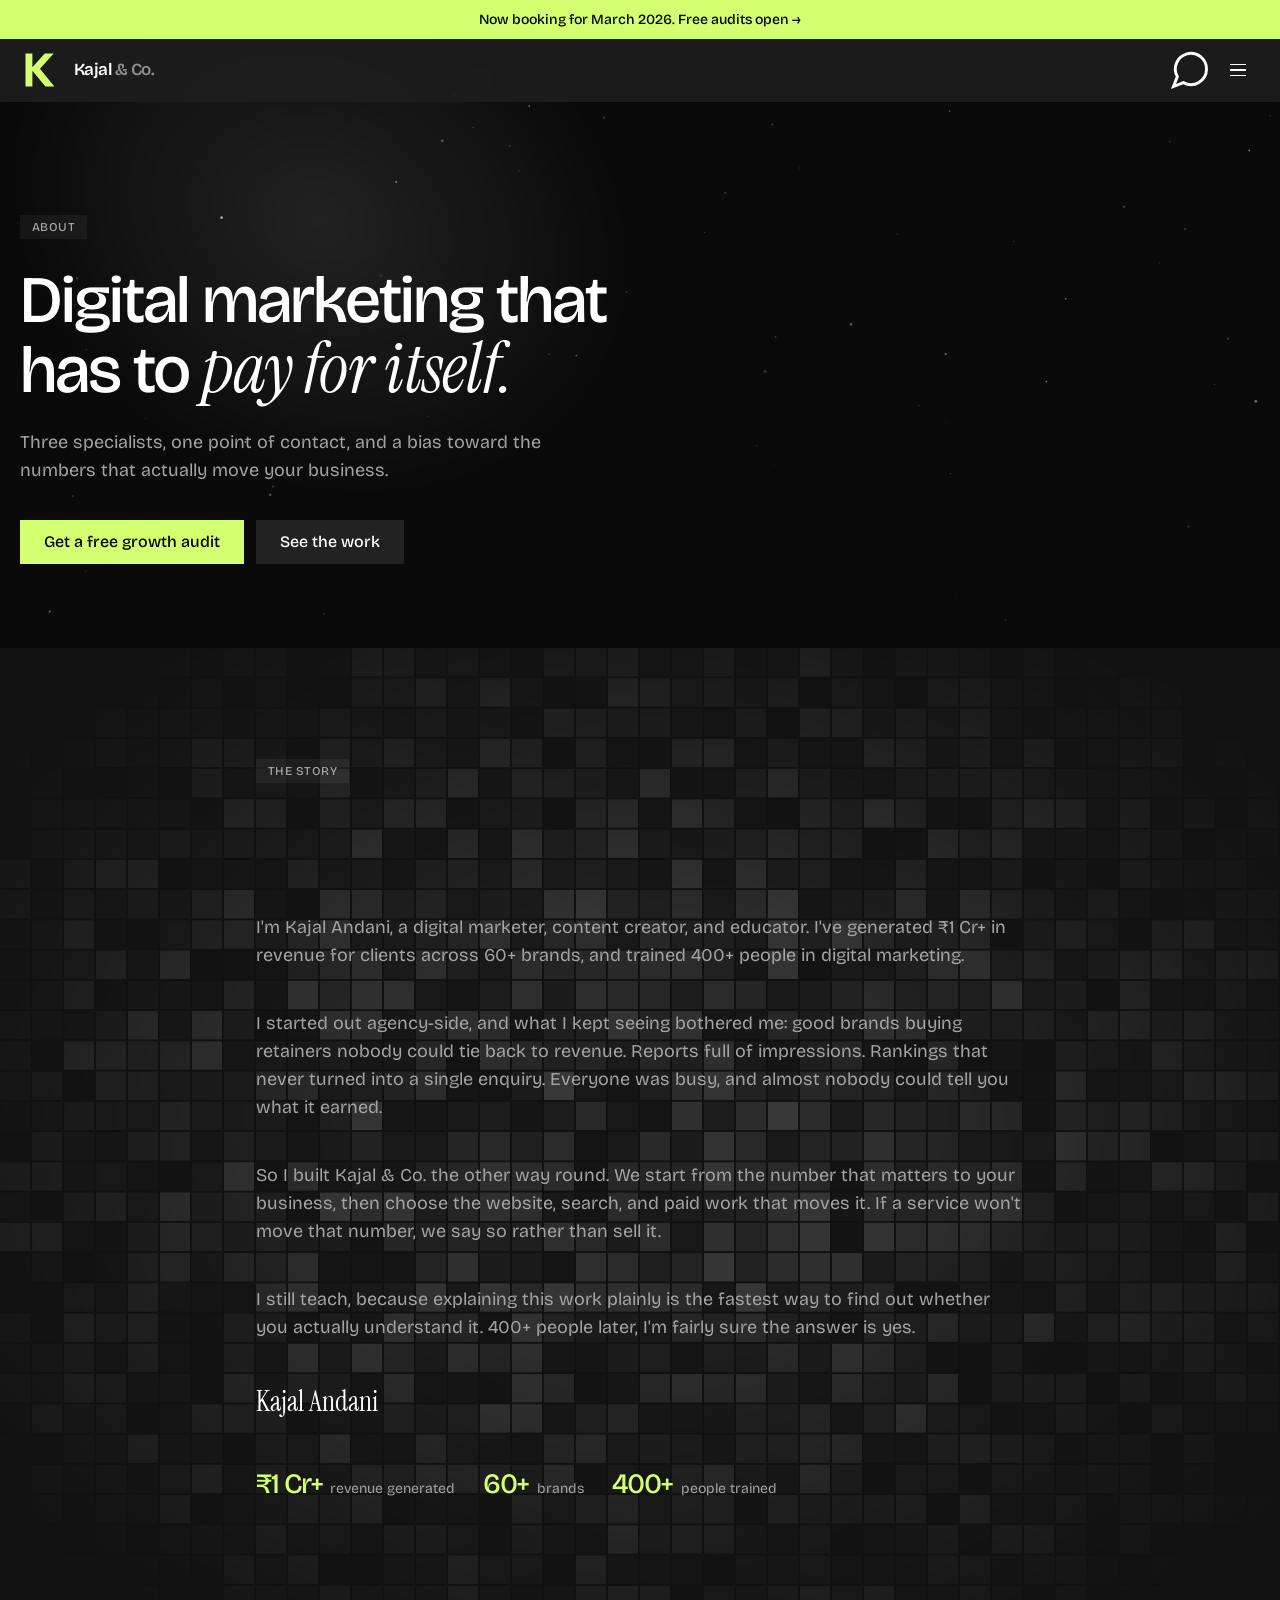
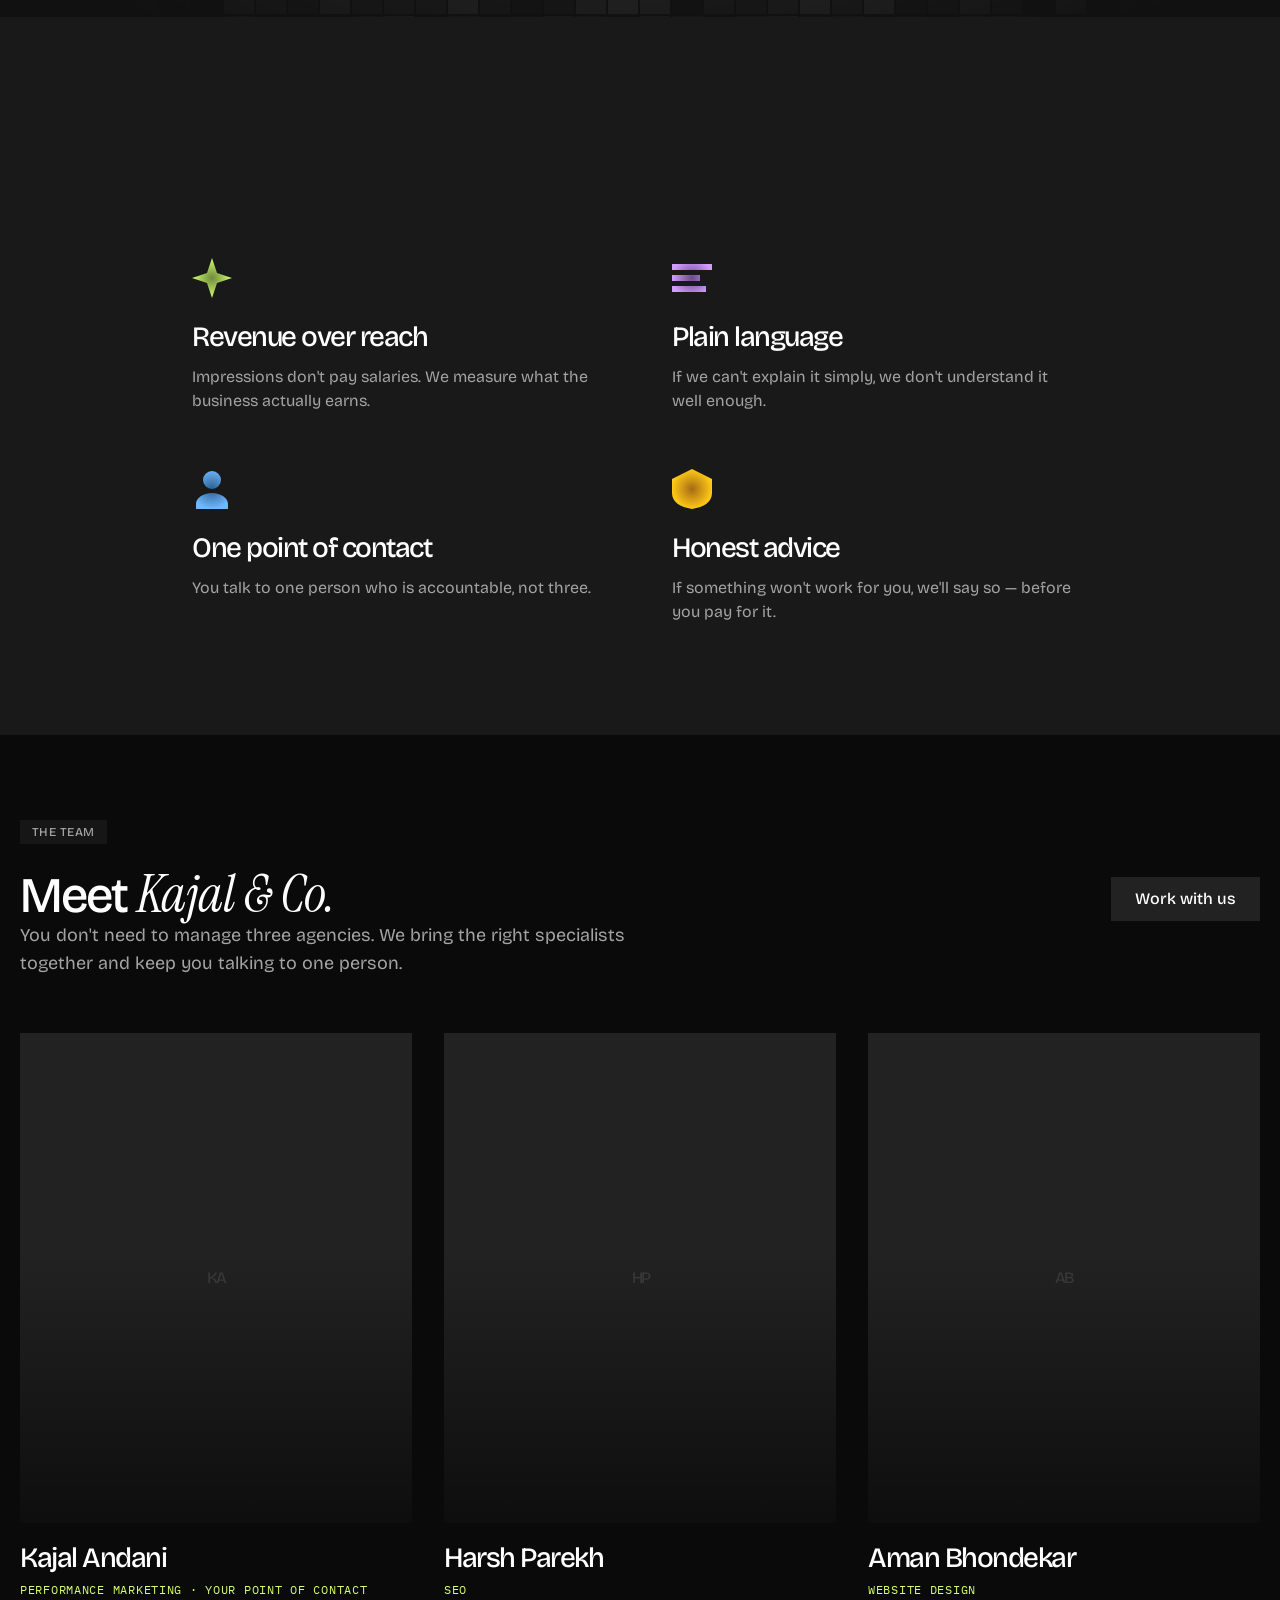
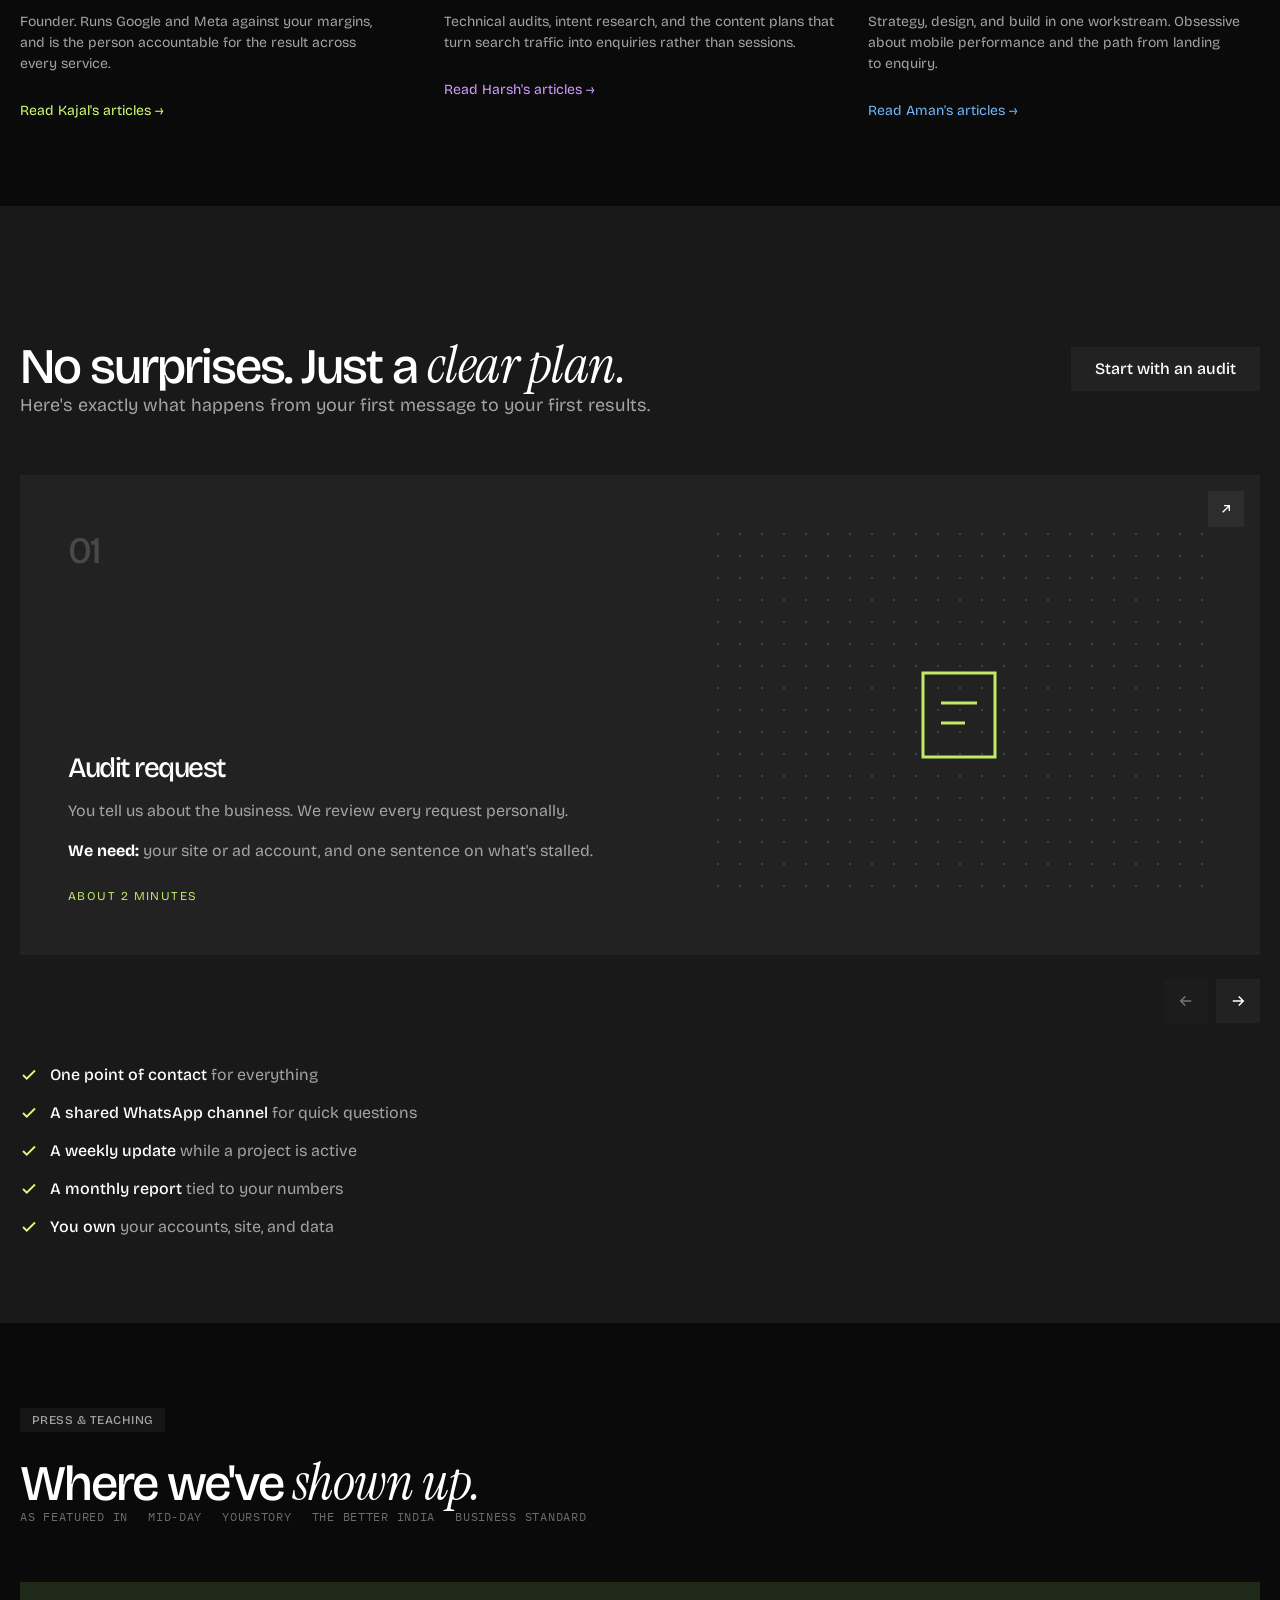
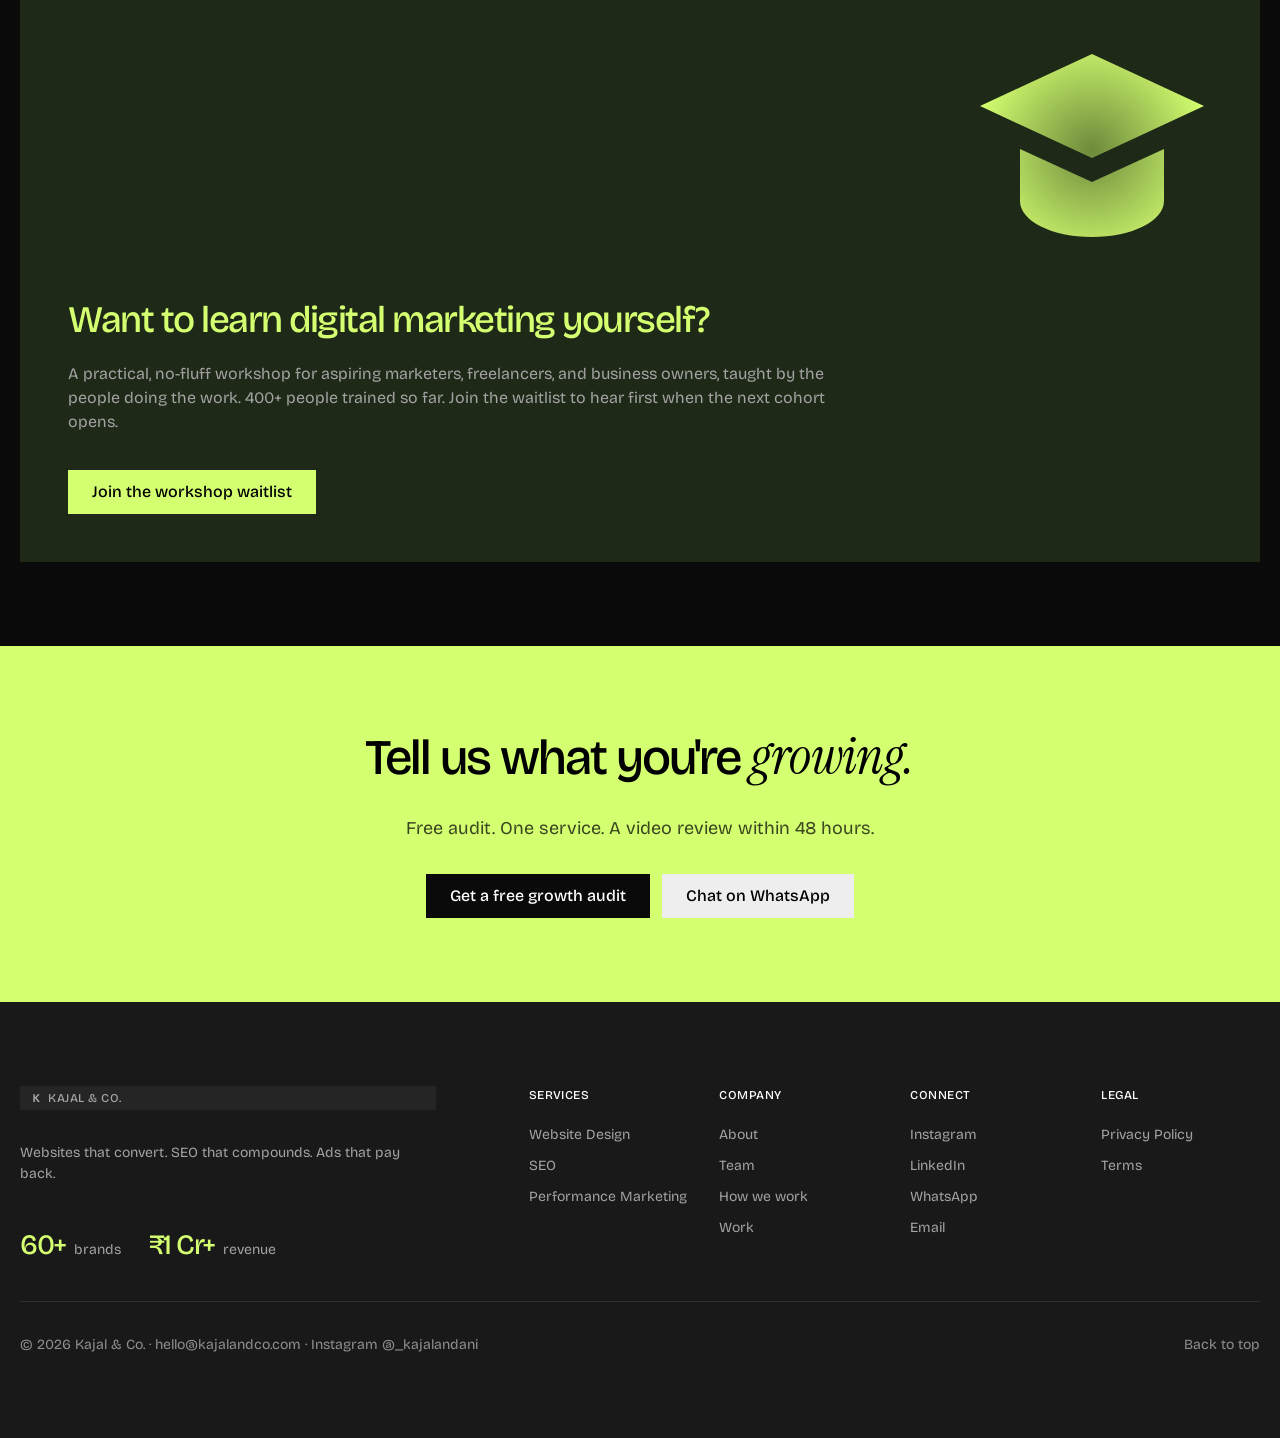
==== about.html @ b3c3d532 "Initial commit: Kajal & Co. website Static marketing site - home, about, services, work, and free-au" ====
<!doctype html>
<html lang="en">
<head>
<meta charset="utf-8">
<meta name="viewport" content="width=device-width, initial-scale=1">
<title>About Kajal &amp; Co. | Digital Marketing That Pays for Itself</title>
<meta name="description" content="Meet Kajal Andani and the team behind Kajal &amp; Co.: website design, SEO, and performance marketing for brands that want leads.">
<link rel="preconnect" href="https://fonts.googleapis.com">
<link rel="preconnect" href="https://fonts.gstatic.com" crossorigin>
<link rel="stylesheet" href="assets/css/style.css">
</head>
<body class="has-announce">

<div class="announce"><a href="contact.html">Now booking for March 2026. Free audits open &rarr;</a></div>

<header class="header">
  <div class="header__inner">
    <a href="index.html" class="header__logo" aria-label="Kajal &amp; Co. homepage">
      <svg viewBox="0 0 64 64" fill="none" aria-hidden="true"><path d="M8 8h10v20L36 8h13L29 30l21 26H37L18 33v23H8V8Z" fill="#d4ff70"/></svg>
      <span class="header__logo-text">Kajal <span class="faint">&amp; Co.</span></span>
    </a>
    <div class="header__actions">
      <a href="https://wa.me/910000000000" class="icon-btn" aria-label="Chat on WhatsApp">
        <svg viewBox="0 0 24 24" fill="none" stroke="currentColor" stroke-width="1.6"><path d="M21 11.5a8.5 8.5 0 0 1-12.6 7.4L3 21l2.1-5.4A8.5 8.5 0 1 1 21 11.5Z"/></svg>
      </a>
      <button type="button" class="icon-btn burger" data-nav-toggle aria-expanded="false" aria-controls="offcanvas" aria-label="Open menu">
        <span></span><span></span><span></span>
      </button>
    </div>
  </div>
</header>

<div class="offcanvas" id="offcanvas" aria-hidden="true">
  <div></div>
  <nav class="offcanvas__nav" aria-label="Primary">
    <a href="about.html" class="offcanvas__link" style="--i:0">About</a>
    <a href="services.html" class="offcanvas__link" style="--i:1">Services</a>
    <a href="portfolio.html" class="offcanvas__link" style="--i:2">Work</a>
    <a href="contact.html" class="offcanvas__link" style="--i:3">Free audit</a>
  </nav>
  <div class="container">
    <div class="offcanvas__foot">
      <span class="faint small">Websites that convert. SEO that compounds. Ads that pay back.</span>
      <div class="offcanvas__social muted small">
        <a href="#">Instagram</a><a href="#">LinkedIn</a><a href="https://wa.me/910000000000">WhatsApp</a>
      </div>
    </div>
  </div>
</div>

<main>

  <section class="hero hero--page">
    <div class="hero__bg" aria-hidden="true"><div class="hero__beam"></div><canvas class="hero__canvas"></canvas></div>
    <div class="hero__inner">
      <span class="badge reveal">About</span>
      <h1 class="h0 reveal" data-delay="80">Digital marketing that has to <span class="em">pay for itself.</span></h1>
      <p class="lead hero__lead reveal" data-delay="160">
        Three specialists, one point of contact, and a bias toward the numbers that actually move
        your business.
      </p>
      <div class="btn-row reveal" data-delay="240">
        <a href="contact.html" class="btn btn--primary">Get a free growth audit</a>
        <a href="portfolio.html" class="btn btn--ghost">See the work</a>
      </div>
    </div>
  </section>

  <!-- STORY -->
  <section class="statement bg-n1">
    <div class="statement__grid" aria-hidden="true"></div>
    <div class="container section-lg">
      <div class="statement__inner">
        <span class="badge reveal">The story</span>
        <h2 class="h2 leading-tight reveal" data-delay="60">Marketing that has to <span class="em">pay for itself.</span></h2>

        <p class="lead reveal" data-delay="100">
          I'm Kajal Andani, a digital marketer, content creator, and educator. I've generated
          &#8377;1 Cr+ in revenue for clients across 60+ brands, and trained 400+ people in digital marketing.
        </p>
        <p class="lead reveal" data-delay="140">
          I started out agency-side, and what I kept seeing bothered me: good brands buying retainers
          nobody could tie back to revenue. Reports full of impressions. Rankings that never turned into
          a single enquiry. Everyone was busy, and almost nobody could tell you what it earned.
        </p>
        <p class="lead reveal" data-delay="180">
          So I built Kajal &amp; Co. the other way round. We start from the number that matters to your
          business, then choose the website, search, and paid work that moves it. If a service won't
          move that number, we say so rather than sell it.
        </p>
        <p class="lead reveal" data-delay="220">
          I still teach, because explaining this work plainly is the fastest way to find out whether
          you actually understand it. 400+ people later, I'm fairly sure the answer is yes.
        </p>

        <p class="reveal" data-delay="260" style="font-family:var(--serif);font-size:var(--fs-h3);color:var(--ink)">Kajal Andani</p>

        <div class="statstrip reveal" data-delay="300" style="margin-top:0">
          <div><b>&#8377;1 Cr+</b><span>revenue generated</span></div>
          <div><b>60+</b><span>brands</span></div>
          <div><b>400+</b><span>people trained</span></div>
        </div>
      </div>
    </div>
  </section>

  <!-- PRINCIPLES -->
  <section class="bg-n2">
    <div class="container section-lg">
      <h2 class="h2 leading-tight center reveal" style="max-width:896px">
        Four things we won't <span class="em">trade away.</span>
      </h2>

      <div class="values">
        <div class="value reveal">
          <svg class="value__icon" viewBox="0 0 40 40" fill="none"><defs><radialGradient id="p1" cx="0" cy="0" r="1" gradientUnits="userSpaceOnUse" gradientTransform="translate(20 20) rotate(-45) scale(20)"><stop stop-color="#6E8A3C"/><stop offset="1" stop-color="#D4FF70"/></radialGradient></defs><path d="M20 0l5 15 15 5-15 5-5 15-5-15-15-5 15-5 5-15Z" fill="url(#p1)"/></svg>
          <h3 class="value__title">Revenue over reach</h3>
          <p>Impressions don't pay salaries. We measure what the business actually earns.</p>
        </div>
        <div class="value reveal" data-delay="80">
          <svg class="value__icon" viewBox="0 0 40 40" fill="none"><defs><radialGradient id="p2" cx="0" cy="0" r="1" gradientUnits="userSpaceOnUse" gradientTransform="translate(20 20) rotate(-45) scale(20)"><stop stop-color="#6D4A86"/><stop offset="1" stop-color="#D19DFF"/></radialGradient></defs><path d="M0 6h40v6H0V6Zm0 11h28v6H0v-6Zm0 11h34v6H0v-6Z" fill="url(#p2)"/></svg>
          <h3 class="value__title">Plain language</h3>
          <p>If we can't explain it simply, we don't understand it well enough.</p>
        </div>
        <div class="value reveal" data-delay="160">
          <svg class="value__icon" viewBox="0 0 40 40" fill="none"><defs><radialGradient id="p3" cx="0" cy="0" r="1" gradientUnits="userSpaceOnUse" gradientTransform="translate(20 20) rotate(-45) scale(20)"><stop stop-color="#2B5F8F"/><stop offset="1" stop-color="#70B8FF"/></radialGradient></defs><path d="M20 2a9 9 0 1 1 0 18 9 9 0 0 1 0-18Zm0 22c9 0 16 5 16 11v5H4v-5c0-6 7-11 16-11Z" fill="url(#p3)"/></svg>
          <h3 class="value__title">One point of contact</h3>
          <p>You talk to one person who is accountable, not three.</p>
        </div>
        <div class="value reveal" data-delay="240">
          <svg class="value__icon" viewBox="0 0 40 40" fill="none"><defs><radialGradient id="p4" cx="0" cy="0" r="1" gradientUnits="userSpaceOnUse" gradientTransform="translate(20 20) rotate(-45) scale(20)"><stop stop-color="#A76A15"/><stop offset="1" stop-color="#FFCA16"/></radialGradient></defs><path d="M20 0l20 10v14c0 9-8 14-20 16C8 38 0 33 0 24V10L20 0Z" fill="url(#p4)"/></svg>
          <h3 class="value__title">Honest advice</h3>
          <p>If something won't work for you, we'll say so &mdash; before you pay for it.</p>
        </div>
      </div>
    </div>
  </section>

  <!-- TEAM -->
  <section id="team">
    <div class="container section">
      <div class="sect-head">
        <div>
          <span class="badge reveal">The team</span>
          <h2 class="h1 reveal" data-delay="60">Meet <span class="em">Kajal &amp; Co.</span></h2>
        </div>
        <a href="contact.html" class="btn btn--ghost reveal" data-delay="120">Work with us</a>
      </div>
      <p class="lead reveal" style="max-width:640px">
        You don't need to manage three agencies. We bring the right specialists together and keep you
        talking to one person.
      </p>

      <div class="team">
        <article class="member reveal">
          <div class="member__photo"><span class="member__initials">KA</span></div>
          <h3 class="member__name">Kajal Andani</h3>
          <p class="member__role">Performance Marketing &middot; Your point of contact</p>
          <p class="member__bio">Founder. Runs Google and Meta against your margins, and is the person accountable for the result across every service.</p>
          <p class="mt-6"><a href="#" class="wa" style="color:var(--lime)">Read Kajal's articles &rarr;</a></p>
        </article>
        <article class="member reveal" data-delay="80">
          <div class="member__photo"><span class="member__initials">HP</span></div>
          <h3 class="member__name">Harsh Parekh</h3>
          <p class="member__role">SEO</p>
          <p class="member__bio">Technical audits, intent research, and the content plans that turn search traffic into enquiries rather than sessions.</p>
          <p class="mt-6"><a href="#" class="wa" style="color:var(--purple-11)">Read Harsh's articles &rarr;</a></p>
        </article>
        <article class="member reveal" data-delay="160">
          <div class="member__photo"><span class="member__initials">AB</span></div>
          <h3 class="member__name">Aman Bhondekar</h3>
          <p class="member__role">Website Design</p>
          <p class="member__bio">Strategy, design, and build in one workstream. Obsessive about mobile performance and the path from landing to enquiry.</p>
          <p class="mt-6"><a href="#" class="wa" style="color:var(--blue-11)">Read Aman's articles &rarr;</a></p>
        </article>
      </div>
    </div>
  </section>

  <!-- HOW WE WORK -->
  <section class="bg-n2" id="process">
    <div class="container section" data-slider>
      <div class="sect-head">
        <div>
          <span class="badge reveal">How we work</span>
          <h2 class="h1 reveal" data-delay="60">No surprises. Just a <span class="em">clear plan.</span></h2>
        </div>
        <a href="contact.html" class="btn btn--ghost reveal" data-delay="120">Start with an audit</a>
      </div>
      <p class="lead reveal" style="max-width:640px">
        Here's exactly what happens from your first message to your first results.
      </p>

      <div class="snap-slider reveal">
        <article class="process-card" style="background:var(--n3)">
          <span class="process-card__corner" aria-hidden="true"><svg viewBox="0 0 24 24" fill="none" stroke="currentColor" stroke-width="2"><path d="M7 17 17 7M9 7h8v8"/></svg></span>
          <div class="process-card__grid">
            <div class="process-card__main">
              <p class="process-card__num">01</p>
              <div>
                <h3 class="process-card__title">Audit request</h3>
                <p class="process-card__desc">You tell us about the business. We review every request personally.</p>
                <p class="process-card__desc"><b class="ink">We need:</b> your site or ad account, and one sentence on what's stalled.</p>
                <span class="process-card__time">About 2 minutes</span>
              </div>
            </div>
            <div class="dot-grid" aria-hidden="true"><svg viewBox="0 0 120 120" fill="none" stroke="var(--lime)" stroke-width="3"><path d="M24 18h72v84H24z"/><path d="M42 48h36M42 68h24"/></svg></div>
          </div>
        </article>

        <article class="process-card" style="background:var(--n3)">
          <span class="process-card__corner" aria-hidden="true"><svg viewBox="0 0 24 24" fill="none" stroke="currentColor" stroke-width="2"><path d="M7 17 17 7M9 7h8v8"/></svg></span>
          <div class="process-card__grid">
            <div class="process-card__main">
              <p class="process-card__num">02</p>
              <div>
                <h3 class="process-card__title">Video review</h3>
                <p class="process-card__desc">Within 48 hours, a recorded walkthrough of the first three things we'd change.</p>
                <p class="process-card__desc"><b class="ink">You get:</b> a recording you keep, whether or not we work together.</p>
                <span class="process-card__time">Within 48 hours</span>
              </div>
            </div>
            <div class="dot-grid" aria-hidden="true"><svg viewBox="0 0 120 120" fill="none" stroke="var(--purple-11)" stroke-width="3"><rect x="14" y="26" width="92" height="68"/><path d="m52 46 24 14-24 14V46Z"/></svg></div>
          </div>
        </article>

        <article class="process-card" style="background:var(--n3)">
          <span class="process-card__corner" aria-hidden="true"><svg viewBox="0 0 24 24" fill="none" stroke="currentColor" stroke-width="2"><path d="M7 17 17 7M9 7h8v8"/></svg></span>
          <div class="process-card__grid">
            <div class="process-card__main">
              <p class="process-card__num">03</p>
              <div>
                <h3 class="process-card__title">Scope and plan</h3>
                <p class="process-card__desc">If it's a fit, we agree deliverables, timeline, budget, and the numbers we'll be measured on.</p>
                <p class="process-card__desc"><b class="ink">You get:</b> a fixed scope and the metric we're accountable to.</p>
                <span class="process-card__time">1 &ndash; 2 weeks</span>
              </div>
            </div>
            <div class="dot-grid" aria-hidden="true"><svg viewBox="0 0 120 120" fill="none" stroke="var(--blue-11)" stroke-width="3"><path d="M20 94V40M50 94V20M80 94V58M104 94H12"/></svg></div>
          </div>
        </article>

        <article class="process-card" style="background:var(--n3)">
          <span class="process-card__corner" aria-hidden="true"><svg viewBox="0 0 24 24" fill="none" stroke="currentColor" stroke-width="2"><path d="M7 17 17 7M9 7h8v8"/></svg></span>
          <div class="process-card__grid">
            <div class="process-card__main">
              <p class="process-card__num">04</p>
              <div>
                <h3 class="process-card__title">Build and launch</h3>
                <p class="process-card__desc">The service owner runs the work. You stay in touch with one point of contact.</p>
                <p class="process-card__desc"><b class="ink">We need:</b> one decision-maker and timely feedback.</p>
                <span class="process-card__time">4 &ndash; 8 weeks</span>
              </div>
            </div>
            <div class="dot-grid" aria-hidden="true"><svg viewBox="0 0 120 120" fill="none" stroke="var(--amber-11)" stroke-width="3"><path d="M60 14c20 16 28 36 28 52a28 28 0 0 1-56 0c0-16 8-36 28-52Z"/><path d="M48 102h24"/></svg></div>
          </div>
        </article>

        <article class="process-card" style="background:var(--n3)">
          <span class="process-card__corner" aria-hidden="true"><svg viewBox="0 0 24 24" fill="none" stroke="currentColor" stroke-width="2"><path d="M7 17 17 7M9 7h8v8"/></svg></span>
          <div class="process-card__grid">
            <div class="process-card__main">
              <p class="process-card__num">05</p>
              <div>
                <h3 class="process-card__title">Report and improve</h3>
                <p class="process-card__desc">Weekly updates while a project is active, monthly reports tied to revenue or enquiries.</p>
                <p class="process-card__desc"><b class="ink">You get:</b> numbers you can act on, not a slide deck.</p>
                <span class="process-card__time">Ongoing</span>
              </div>
            </div>
            <div class="dot-grid" aria-hidden="true"><svg viewBox="0 0 120 120" fill="none" stroke="var(--teal-11)" stroke-width="3"><path d="M14 86 46 54l20 20 40-44"/><path d="M86 30h20v20"/></svg></div>
          </div>
        </article>
      </div>

      <div class="slider-nav">
        <button type="button" data-slide-prev aria-label="Previous phase"><svg viewBox="0 0 24 24" fill="none" stroke="currentColor" stroke-width="2"><path d="M19 12H5M11 18l-6-6 6-6"/></svg></button>
        <button type="button" data-slide-next aria-label="Next phase"><svg viewBox="0 0 24 24" fill="none" stroke="currentColor" stroke-width="2"><path d="M5 12h14M13 6l6 6-6 6"/></svg></button>
      </div>

      <ul class="checklist reveal" style="margin-top:40px">
        <li><svg viewBox="0 0 24 24" fill="none" stroke="currentColor" stroke-width="2.5"><path d="M20 6 9 17l-5-5"/></svg><span><b>One point of contact</b> for everything</span></li>
        <li><svg viewBox="0 0 24 24" fill="none" stroke="currentColor" stroke-width="2.5"><path d="M20 6 9 17l-5-5"/></svg><span><b>A shared WhatsApp channel</b> for quick questions</span></li>
        <li><svg viewBox="0 0 24 24" fill="none" stroke="currentColor" stroke-width="2.5"><path d="M20 6 9 17l-5-5"/></svg><span><b>A weekly update</b> while a project is active</span></li>
        <li><svg viewBox="0 0 24 24" fill="none" stroke="currentColor" stroke-width="2.5"><path d="M20 6 9 17l-5-5"/></svg><span><b>A monthly report</b> tied to your numbers</span></li>
        <li><svg viewBox="0 0 24 24" fill="none" stroke="currentColor" stroke-width="2.5"><path d="M20 6 9 17l-5-5"/></svg><span><b>You own</b> your accounts, site, and data</span></li>
      </ul>
    </div>
  </section>

  <!-- PRESS + WORKSHOP -->
  <section>
    <div class="container section">
      <div class="sect-head">
        <div>
          <span class="badge reveal">Press &amp; teaching</span>
          <h2 class="h1 reveal" data-delay="60">Where we've <span class="em">shown up.</span></h2>
        </div>
      </div>

      <p class="presslist reveal" style="justify-content:flex-start">
        <span>As featured in</span><span>Mid-Day</span><span>YourStory</span>
        <span>The Better India</span><span>Business Standard</span>
      </p>

      <div class="stack-card mt-14 reveal" data-delay="80" style="--card-bg:var(--brand-3);--card-accent:var(--lime);--card-title:var(--lime);position:static">
        <div class="stack-card__grid">
          <div class="stack-card__main">
            <h3 class="stack-card__title">Want to learn digital marketing yourself?</h3>
            <p class="stack-card__copy">
              A practical, no-fluff workshop for aspiring marketers, freelancers, and business owners,
              taught by the people doing the work. 400+ people trained so far. Join the waitlist to hear
              first when the next cohort opens.
            </p>
            <a href="contact.html" class="btn btn--primary stack-card__cta">Join the workshop waitlist</a>
          </div>
          <div class="stack-card__art" aria-hidden="true">
            <svg viewBox="0 0 240 240" fill="none"><defs><radialGradient id="w1" cx="0" cy="0" r="1" gradientUnits="userSpaceOnUse" gradientTransform="translate(120 120) rotate(-45) scale(120)"><stop stop-color="#6E8A3C"/><stop offset="1" stop-color="#D4FF70"/></radialGradient></defs><path d="M120 24 232 76 120 128 8 76l112-52Zm0 128 72-33v52c0 20-32 36-72 36s-72-16-72-36v-52l72 33Z" fill="url(#w1)"/></svg>
          </div>
        </div>
      </div>
    </div>
  </section>

  <section class="lime-band">
    <div class="container section">
      <div class="cta-band__inner" style="text-align:center">
        <h2 class="h1 reveal">Tell us what you're <span class="em">growing.</span></h2>
        <p class="lead reveal" data-delay="60" style="color:rgba(0,0,0,.72);max-width:560px">
          Free audit. One service. A video review within 48 hours.
        </p>
        <div class="row-wrap reveal" data-delay="100" style="justify-content:center">
          <a href="contact.html" class="btn btn--dark">Get a free growth audit</a>
          <a href="https://wa.me/910000000000" class="btn btn--light">Chat on WhatsApp</a>
        </div>
      </div>
    </div>
  </section>

</main>

<footer class="footer">
  <div class="container section">
    <div class="footer__grid">
      <div class="footer__about">
        <span class="badge"><svg viewBox="0 0 64 64" fill="currentColor"><path d="M8 8h10v20L36 8h13L29 30l21 26H37L18 33v23H8V8Z"/></svg> Kajal &amp; Co.</span>
        <p class="small">Websites that convert. SEO that compounds. Ads that pay back.</p>
        <div class="statstrip" style="margin-top:8px">
          <div><b>60+</b><span>brands</span></div><div><b>&#8377;1 Cr+</b><span>revenue</span></div>
        </div>
      </div>
      <div><h4 class="footer__col-title">Services</h4><div class="footer__links">
        <a href="services.html#website-design">Website Design</a><a href="services.html#seo">SEO</a>
        <a href="services.html#performance-marketing">Performance Marketing</a></div></div>
      <div><h4 class="footer__col-title">Company</h4><div class="footer__links">
        <a href="about.html">About</a><a href="about.html#team">Team</a>
        <a href="about.html#process">How we work</a><a href="portfolio.html">Work</a></div></div>
      <div><h4 class="footer__col-title">Connect</h4><div class="footer__links">
        <a href="https://instagram.com/_kajalandani">Instagram</a><a href="#">LinkedIn</a>
        <a href="https://wa.me/910000000000">WhatsApp</a><a href="mailto:hello@kajalandco.com">Email</a></div></div>
      <div><h4 class="footer__col-title">Legal</h4><div class="footer__links">
        <a href="#">Privacy Policy</a><a href="#">Terms</a></div></div>
    </div>
    <div class="footer__bottom">
      <span class="faint">&copy; 2026 Kajal &amp; Co. &middot; hello@kajalandco.com &middot; Instagram @_kajalandani</span>
      <a href="#" class="faint">Back to top</a>
    </div>
  </div>
</footer>

<script src="assets/js/main.js"></script>
</body>
</html>
---- assets/css/style.css ----
/* ==========================================================================
   dhero.studio — reverse-engineered rebuild  ·  SHARP CORNER RADIUS EDITION
   Every value below was read off the live site's computed styles at 1920px
   (Chrome extension audit). Radii are the one deliberate deviation: the
   original uses 24/16/8/500px, this build forces 0 everywhere.
   ========================================================================== */

@import url('https://fonts.googleapis.com/css2?family=Bricolage+Grotesque:opsz,wght@12..96,200..800&family=Instrument+Serif:ital@0;1&family=IBM+Plex+Mono:wght@400;500&display=swap');

/* ---------- 1. Tokens --------------------------------------------------- */
:root {
  /* Neutrals — exact from source :root */
  --n1:#111111; --n2:#191919; --n3:#222222; --n4:#2a2a2a; --n5:#313131;
  --n6:#3a3a3a; --n7:#484848; --n8:#6b6b6b; --n9:#6e6e6e; --n10:#7b7b7b;
  --n11:#b4b4b4; --n12:#eeeeee;

  --page:#0a0a0a;
  --ink:#ffffff;
  --muted:#a3a3a3;
  --faint:#8f8f8f;
  --on-strong:#000000;

  --line:rgba(255,255,255,.10);
  --line-strong:rgba(255,255,255,.20);
  --glass:rgba(255,255,255,.05);
  --field:rgba(255,255,255,.04);
  --field-focus:rgba(255,255,255,.08);
  --header-bg:rgba(32,32,32,.80);
  --dot:rgba(255,255,255,.14);

  /* Accent pairs: 3 = tint surface, 10/11 = ink */
  --amber-3:#302008;   --amber-11:#ffca16;
  --crimson-3:#381525; --crimson-11:#ff92ad;
  --teal-3:#0d2d2a;    --teal-11:#0bd8b6;
  --brand-3:#1f2917;   --brand-10:#d4ff70;  --brand-11:#bde56c;
  --purple-3:#301c3b;  --purple-11:#d19dff;
  --blue-3:#0d2847;    --blue-10:#3b9eff;   --blue-11:#70b8ff;

  /* Fluid type — solved against measured sizes at 1280px and 1920px */
  --fs-h0: clamp(2.5rem,  2.962rem + 1.49vw,  4.75rem);    /* 66.5 → 76  */
  --fs-h1: clamp(1.9375rem, 2.208rem + 1.129vw, 3.5625rem);/* 49.8 → 57  */
  --fs-h2: clamp(1.9375rem, .193rem + 2.6875vw, 2.6875rem);/* → 43       */
  --fs-h3: clamp(1.375rem, .875rem + 1.1vw, 2rem);         /* → 32       */
  --fs-lg: 1.125rem;   /* 18px / 28px */
  --fs-base: 1rem;
  --fs-sm: .875rem;
  --fs-xs: .75rem;

  /* Fluid spacing (source hss scale) */
  --sp-xxs: clamp(1.875rem,.177rem + 2.5vw,2.5rem);
  --sp-xs:  clamp(2.5rem,.240rem + 3.375vw,3.375rem);
  --sp-s:   clamp(3.375rem,.319rem + 4.5vw,4.5rem);
  --sp-m:   clamp(4.5rem,.426rem + 6vw,6rem);      /* section    → 96px  */
  --sp-l:   clamp(6rem,.568rem + 8vw,8rem);        /* section-lg → 128px */

  --container:1280px;
  --gutter:20px;
  --header-h:64px;

  --radius:0px;   /* the one intentional deviation */

  /* Kajal & Co. — the copy deck calls for a serif for outcome headlines and
     *asterisk* emphasis, and mono for tag rows. Lime is the brand accent. */
  --serif:'Instrument Serif',Georgia,'Times New Roman',serif;
  --mono:'IBM Plex Mono',ui-monospace,SFMono-Regular,Menlo,monospace;
  --lime:#d4ff70;
  --lime-dim:#bde56c;
}

/* ---------- 2. Reset ---------------------------------------------------- */
*,*::before,*::after{box-sizing:border-box;border-radius:var(--radius)}
html{-webkit-text-size-adjust:100%;scroll-behavior:smooth}
body{
  margin:0;background:var(--page);color:var(--muted);
  font-family:'Bricolage Grotesque',ui-sans-serif,system-ui,-apple-system,sans-serif;
  font-size:var(--fs-base);line-height:1.5;font-weight:400;
  -webkit-font-smoothing:antialiased;overflow-x:hidden;
}
body.is-locked{overflow:hidden}
img,svg,canvas{display:block;max-width:100%}
a{color:inherit;text-decoration:none}
button,input,select,textarea{font:inherit;color:inherit}
ul,ol,dl,dd,figure,blockquote{margin:0;padding:0;list-style:none}
h1,h2,h3,h4,h5,p{margin:0}
:focus-visible{outline:2px solid var(--brand-11);outline-offset:3px}
::selection{background:var(--brand-11);color:#000}

/* ---------- 3. Layout --------------------------------------------------- */
.container{width:100%;max-width:var(--container);margin-inline:auto;padding-inline:var(--gutter)}
.section{padding-block:var(--sp-m)}
.section-lg{padding-block:var(--sp-l)}
.bg-n1{background:var(--n1)}
.bg-n2{background:var(--n2)}

/* ---------- 4. Type ----------------------------------------------------- */
.h0,.h1,.h2,.h3{color:var(--ink);font-weight:500;letter-spacing:-2px;line-height:1}
.h0{font-size:var(--fs-h0)}
.h1{font-size:var(--fs-h1)}
.h2{font-size:var(--fs-h2);letter-spacing:-2px}
.h3{font-size:var(--fs-h3);letter-spacing:-1.5px}
.leading-tight{line-height:1.25}
.lead{font-size:var(--fs-lg);line-height:1.556;color:var(--muted);text-wrap:pretty}
.muted{color:var(--muted)} .faint{color:var(--faint)} .ink{color:var(--ink)}
.small{font-size:var(--fs-sm)}

/* heading-duo: the dimmed-connector treatment used across the site.
   First line (or any wrapped <span>) drops to neutral-8, rest stays white. */
.heading-duo span{color:var(--n8)}

/* ---------- 5. Badge pill (squared) ------------------------------------- */
.badge{
  display:inline-flex;align-items:center;gap:6px;
  padding:6px 12px;background:var(--glass);border:0;
  color:var(--muted);font-size:var(--fs-xs);font-weight:500;
  letter-spacing:.48px;text-transform:uppercase;line-height:1;
}
.badge svg{width:.85em;height:.85em;flex:none}

/* ---------- 6. Buttons -------------------------------------------------- */
.btn{
  display:inline-flex;align-items:center;justify-content:center;gap:8px;
  padding:10px 24px;font-size:var(--fs-base);font-weight:500;line-height:24px;
  border:0;cursor:pointer;position:relative;overflow:hidden;
  transition:background .22s ease,color .22s ease,transform .22s ease;
}
.btn:hover{transform:translateY(-1px)}
.btn:active{transform:translateY(0)}
.btn--primary{background:var(--lime);color:var(--on-strong)}
.btn--primary:hover{background:#e2ff96}
.btn--light{background:var(--n12);color:var(--on-strong)}
.btn--light:hover{background:#fff}
.btn--dark{background:var(--page);color:var(--ink)}
.btn--dark:hover{background:var(--n2)}
.btn--ghost{background:var(--n3);color:var(--ink)}
.btn--ghost:hover{background:var(--n4)}
.btn--accent{background:var(--accent,var(--n12));color:#000}
.btn--accent:hover{filter:brightness(1.1)}
.btn--block{width:100%;justify-content:space-between}
.btn svg{width:16px;height:16px;flex:none}

/* ripple sheen on hover, as on the source's .btn-ripple */
.btn::after{
  content:'';position:absolute;inset:0;
  background:linear-gradient(120deg,transparent 30%,rgba(255,255,255,.28) 50%,transparent 70%);
  transform:translateX(-120%);transition:transform .6s ease;
}
.btn:hover::after{transform:translateX(120%)}

/* ---------- 7. Section head (badge + duo heading + side button) --------- */
.sect-head{display:flex;flex-wrap:wrap;align-items:flex-end;justify-content:space-between;gap:24px}
.sect-head .h1{margin-top:24px}

/* ---------- 8. Header --------------------------------------------------- */
.header{
  position:fixed;inset:0 0 auto 0;z-index:70;
  background:var(--header-bg);backdrop-filter:blur(8px);-webkit-backdrop-filter:blur(8px);
  transition:transform .35s ease;
}
.header.is-hidden{transform:translateY(-100%)}
.nav-open .header{background:transparent;backdrop-filter:none;-webkit-backdrop-filter:none}
.header__inner{display:flex;align-items:center;justify-content:space-between;padding:10px 20px;
  width:100%;max-width:var(--container);margin-inline:auto}
.header__logo{display:flex;align-items:center;gap:10px;position:relative;z-index:70}
.header__logo svg{width:44px;height:44px}
.header__logo-text{color:var(--ink);font-weight:600;letter-spacing:-.03em;font-size:1.0625rem}
.header__actions{display:flex;align-items:center;gap:4px;position:relative;z-index:70}
.icon-btn{
  width:44px;height:44px;display:inline-flex;align-items:center;justify-content:center;
  background:transparent;border:0;color:var(--ink);cursor:pointer;transition:background .22s ease;
}
.icon-btn:hover{background:var(--glass)}
.burger{flex-direction:column;gap:4px}
.burger span{width:16px;height:1.5px;background:currentColor;transition:transform .3s ease,opacity .25s ease}
.nav-open .burger span:nth-child(1){transform:translateY(5.5px) rotate(45deg)}
.nav-open .burger span:nth-child(2){opacity:0}
.nav-open .burger span:nth-child(3){transform:translateY(-5.5px) rotate(-45deg)}

/* ---------- 9. Off-canvas ----------------------------------------------- */
.offcanvas{
  position:fixed;inset:0;z-index:65;background:var(--page);
  display:grid;grid-template-rows:var(--header-h) 1fr auto;
  opacity:0;visibility:hidden;pointer-events:none;transition:opacity .4s ease,visibility .4s ease;
}
.nav-open .offcanvas{opacity:1;visibility:visible;pointer-events:auto}
.offcanvas__nav{display:flex;flex-direction:column;justify-content:center;gap:var(--sp-xxs);width:fit-content;margin-inline:auto}
.offcanvas__link{
  color:var(--n8);font-size:clamp(2.5rem,1rem + 6vw,5rem);font-weight:500;
  letter-spacing:-.045em;line-height:1;transform:translateY(24px);opacity:0;
  transition:color .25s ease,transform .25s ease,opacity .25s ease;
}
.nav-open .offcanvas__link{transform:none;opacity:1;transition-delay:calc(60ms * var(--i,0) + 120ms)}
.offcanvas__link:hover,.offcanvas__link.is-current{color:var(--ink)}
.offcanvas__foot{display:flex;flex-wrap:wrap;gap:16px 32px;justify-content:space-between;align-items:center;
  padding-block:var(--sp-xxs);border-top:1px solid var(--line);font-size:var(--fs-sm)}
.offcanvas__social{display:flex;gap:20px}
.offcanvas__social a:hover{color:var(--ink)}

/* ---------- 10. Hero ---------------------------------------------------- */
.hero{position:relative;isolation:isolate;overflow:hidden;min-height:100svh}
.hero__bg{position:absolute;inset:0;z-index:0;overflow:hidden}
/* the rotated, blurred radial beam measured on .hero-canvas__beam */
.hero__beam{
  position:absolute;width:70%;height:120%;top:-30%;left:-10%;
  transform:rotate(25deg);
  background:radial-gradient(closest-side,rgba(255,255,255,.10),rgba(255,255,255,0) 70%);
  filter:blur(20px);
}
.hero__canvas{position:absolute;inset:0;width:100%;height:100%}
.hero__inner{
  position:relative;z-index:10;display:flex;flex-direction:column;
  align-items:center;justify-content:center;text-align:center;
  min-height:100svh;padding:112px 20px 176px;
  width:100%;max-width:var(--container);margin-inline:auto;
}
.hero__inner .h0{margin-top:28px;max-width:1024px;text-wrap:balance}
.hero__lead{margin-top:24px;max-width:576px}
.btn-row{display:flex;flex-wrap:wrap;gap:12px;margin-top:36px}

/* hero-anchored trusted strip (absolute, bottom 24px — as on the source) */
.hero__trusted{position:absolute;inset-inline:0;bottom:24px;z-index:10}
.hero__trusted p{
  text-align:center;font-size:var(--fs-sm);font-weight:300;
  text-transform:uppercase;letter-spacing:.08em;color:var(--n8);
}
.hero__trusted .marquee{margin-top:24px}

/* page heroes (About/Services/Contact) */
.hero--page{min-height:0}
.hero--page .hero__inner{min-height:0;align-items:flex-start;text-align:left;padding:176px 20px var(--sp-m)}
.hero--page .btn-row{justify-content:flex-start}

/* ---------- 11. Marquees ------------------------------------------------ */
.marquee{position:relative;overflow:hidden;
  -webkit-mask-image:linear-gradient(90deg,transparent,#000 8%,#000 92%,transparent);
  mask-image:linear-gradient(90deg,transparent,#000 8%,#000 92%,transparent)}
.marquee__track{display:flex;width:max-content;animation:mx var(--speed,46s) linear infinite}
.marquee:hover .marquee__track{animation-play-state:paused}
.marquee__group{display:flex;align-items:center;gap:64px;padding-right:64px;flex:none}
@keyframes mx{to{transform:translateX(-50%)}}
.logo-item{color:var(--n8);font-size:1.25rem;font-weight:600;letter-spacing:-.02em;
  white-space:nowrap;opacity:.8;transition:color .25s ease,opacity .25s ease}
.logo-item:hover{color:var(--n11);opacity:1}

/* vertical marquee used by the testimonial column */
.marquee-y{position:relative;overflow:hidden;height:640px;
  -webkit-mask-image:linear-gradient(180deg,transparent,#000 10%,#000 90%,transparent);
  mask-image:linear-gradient(180deg,transparent,#000 10%,#000 90%,transparent)}
.marquee-y__track{display:flex;flex-direction:column;gap:24px;animation:my var(--speed,55s) linear infinite}
.marquee-y:hover .marquee-y__track{animation-play-state:paused}
.marquee-y__group{display:flex;flex-direction:column;gap:24px;flex:none}
@keyframes my{to{transform:translateY(-50%)}}

/* ---------- 12. Track cards (subgrid-aligned) --------------------------- */
.tracks{margin-top:56px;display:grid;gap:16px}
.track{background:var(--card-bg);padding:32px;position:relative;
  display:flex;flex-direction:column;transition:transform .3s ease}
.track:hover{transform:translateY(-4px)}
/* Desktop: the source aligns all three cards row-by-row with subgrid */
@media (min-width:1000px){
  .tracks{grid-template-columns:repeat(3,1fr);grid-template-rows:repeat(6,auto)}
  .track{display:grid;grid-template-rows:subgrid;grid-row:span 6;gap:0}
}
.track__top{display:flex;align-items:center;justify-content:space-between}
.track__num{color:var(--card-accent);font-size:1.5rem;font-weight:300;letter-spacing:-.5px;font-variant-numeric:tabular-nums}
.track__mark{width:48px;height:48px;flex:none}
.track__title{margin-top:32px;color:var(--card-accent);font-size:var(--fs-h1);
  font-weight:500;line-height:1;letter-spacing:-1.5px}
.track__desc{margin-top:20px;color:var(--ink);font-size:var(--fs-lg);line-height:1.375;text-wrap:pretty}

.spec{margin-top:32px;display:flex;flex-direction:column}
.spec > div{display:grid;grid-template-columns:68px 1fr;gap:16px;padding:14px 0;border-top:1px solid var(--line)}
.spec dt{font-size:var(--fs-xs);font-weight:500;letter-spacing:.48px;text-transform:uppercase;color:var(--faint);padding-top:3px}
.spec dd{font-size:var(--fs-base);line-height:24px;color:var(--ink)}
.spec ul{display:flex;flex-direction:column;gap:8px}
.spec li{display:flex;align-items:flex-start;gap:10px;font-size:var(--fs-base);color:var(--muted)}
.spec li svg{width:16px;height:16px;flex:none;margin-top:4px;color:var(--card-accent)}

/* proof: oversized accent numeral + caption, no box */
.proof{margin-top:32px;display:block}
.proof__num{display:block;font-size:clamp(2.75rem,4vw,3.5rem);font-weight:500;line-height:1;
  letter-spacing:-2px;color:var(--card-accent)}
.proof__cap{margin-top:6px;display:flex;align-items:center;gap:8px;font-size:var(--fs-sm);color:var(--muted)}
.proof__cap b{font-weight:400;color:var(--ink)}
.proof__cap svg{width:14px;height:14px;transition:transform .25s ease}
.proof:hover .proof__cap svg{transform:translateX(3px)}

.track__cta{margin-top:32px}

/* ---------- 13. Snap slider (projects + process) ------------------------ */
.snap-slider{margin-top:56px;display:flex;gap:24px;overflow-x:auto;scroll-snap-type:x mandatory;
  scrollbar-width:thin;scrollbar-color:var(--n5) transparent}
.snap-slider::-webkit-scrollbar{height:6px}
.snap-slider::-webkit-scrollbar-thumb{background:var(--n5)}
.snap-slider::-webkit-scrollbar-track{background:var(--n3)}
.snap-slider > *{flex:0 0 100%;scroll-snap-align:start}

.slider-nav{display:flex;gap:8px;margin-top:24px;justify-content:flex-end}
.slider-nav button{width:44px;height:44px;background:var(--n3);border:0;color:var(--ink);
  cursor:pointer;display:inline-flex;align-items:center;justify-content:center;transition:background .2s ease}
.slider-nav button:hover{background:var(--n4)}
.slider-nav svg{width:18px;height:18px}

/* ---------- 14. Project card -------------------------------------------- */
.project{display:grid;gap:24px;background:var(--n3);padding:8px;align-items:stretch}
/* source collapses the gap at lg so the tracks land on exactly 832 / 392 */
@media (min-width:1100px){.project{grid-template-columns:minmax(0,832fr) minmax(0,392fr);gap:0}}
.project__media{position:relative;display:block;aspect-ratio:4/3;overflow:hidden;
  background:linear-gradient(135deg,var(--p-tint),var(--n2))}
.project__media img{width:100%;height:100%;object-fit:cover;
  transition:transform .7s cubic-bezier(.4,0,.2,1)}
.project:hover .project__media img{transform:scale(1.04)}
/* placeholder art when no photo is supplied */
.project__art{position:absolute;inset:0;display:grid;place-items:center}
.project__art::before{content:'';position:absolute;inset:0;
  background-image:linear-gradient(rgba(255,255,255,.06) 1px,transparent 1px),
                   linear-gradient(90deg,rgba(255,255,255,.06) 1px,transparent 1px);
  background-size:48px 48px}
.project__art::after{content:'';position:absolute;width:46%;aspect-ratio:1;
  background:var(--p-accent);opacity:.18;filter:blur(48px)}
.project__glyph{position:relative;color:var(--p-accent);font-size:clamp(2rem,1rem+3.5vw,3.5rem);
  font-weight:600;letter-spacing:-.05em;opacity:.9;transition:transform .7s cubic-bezier(.4,0,.2,1)}
.project:hover .project__glyph{transform:scale(1.05)}
.project__scrim{position:absolute;inset-inline:-1px;bottom:-1px;height:calc(50% + 2px);
  background:linear-gradient(to top,rgba(0,0,0,.85),rgba(0,0,0,.4) 50%,rgba(0,0,0,0))}
.project__overlay{position:absolute;inset-inline:36px;bottom:36px;display:flex;align-items:flex-end;gap:24px}
.project__metric{color:var(--ink)}
.project__metric p:first-child{font-size:var(--fs-h1);font-weight:500;line-height:1;letter-spacing:-2px}
.project__metric p:last-child{margin-top:6px;font-size:var(--fs-base)}
.project__rule{flex:1;margin-bottom:6px;border-bottom:1px solid var(--line-strong)}
.project__panel{display:flex;flex-direction:column;align-items:flex-start;gap:24px;padding:28px}
@media (min-width:1100px){.project__panel{height:100%;justify-content:space-between}}
.project__title{font-size:var(--fs-h3);color:var(--ink);font-weight:500;letter-spacing:-1.5px;
  line-height:1;transition:color .25s ease}
.project:hover .project__title{color:var(--muted)}
.project__tags{font-size:var(--fs-sm);font-weight:300;text-transform:uppercase;color:var(--faint);letter-spacing:.04em}
.project__desc{margin-top:8px;color:var(--ink);overflow:hidden;display:-webkit-box;
  -webkit-line-clamp:1;-webkit-box-orient:vertical}

/* portfolio page: let the description breathe over several lines */
.project--full .project__desc{-webkit-line-clamp:4}

/* ---------- 15. Statement band (flicker grid) --------------------------- */
.statement{position:relative;isolation:isolate;overflow:hidden}
.statement__grid{position:absolute;inset:0;pointer-events:none;
  -webkit-mask-image:radial-gradient(65% 65%,#000 35%,transparent 100%);
  mask-image:radial-gradient(65% 65%,#000 35%,transparent 100%)}
.statement__inner{position:relative;z-index:10;margin-inline:auto;max-width:768px;
  display:flex;flex-direction:column;align-items:flex-start;gap:40px}
.statement__logo{width:80px;height:80px}
.statement .h2{line-height:1.25}

/* ---------- 16. Sticky stacking service cards --------------------------- */
.stack-cards{margin-top:56px;display:flex;flex-direction:column;gap:32px}
.stack-card{position:sticky;top:96px;background:var(--card-bg);padding:48px;overflow:hidden}
.stack-card__grid{display:grid;gap:32px}
@media (min-width:1024px){
  .stack-card__grid{grid-template-columns:1fr 240px;gap:40px;height:100%;min-height:484px}
}
.stack-card__main{display:flex;flex-direction:column;justify-content:flex-end}
.stack-card__title{font-size:var(--fs-h2);font-weight:500;line-height:1;letter-spacing:-1.5px;color:var(--card-title)}
.chips{margin-top:20px;display:flex;flex-wrap:wrap;gap:8px}
.chip{display:inline-flex;padding:8px 12px;background:transparent;border:1px solid var(--card-accent);
  color:var(--card-accent);font-size:var(--fs-base);font-weight:300;letter-spacing:-.5px;line-height:1.3}
.stack-card__copy{margin-top:24px;max-width:768px;color:var(--muted)}
.stack-card__cta{margin-top:36px;width:fit-content}
.stack-card__art{display:none}
@media (min-width:1024px){.stack-card__art{display:flex;align-items:flex-start;justify-content:flex-end}}
.stack-card__art svg{width:240px;height:240px}

/* ---------- 17. Highlights (oversized counters) ------------------------- */
.highlights{margin-top:64px;display:grid;gap:56px 80px}
@media (min-width:640px){.highlights{grid-template-columns:1fr 1fr}}
.highlight{border-bottom:1px solid var(--n3);padding-bottom:32px}
.highlight__row{display:flex;align-items:center;gap:24px}
.highlight__num{font-size:clamp(5rem,11vw,9.5rem);font-weight:500;line-height:1;
  letter-spacing:-4px;color:var(--ink);font-variant-numeric:tabular-nums}
.highlight__label{margin-top:16px;font-size:var(--fs-h3);font-weight:400;color:var(--muted);letter-spacing:-1px}
.dot-pulse{width:16px;height:16px;flex:none;background:var(--brand-11);position:relative}
.dot-pulse::after{content:'';position:absolute;inset:0;background:var(--brand-11);
  animation:pulse 2s cubic-bezier(.4,0,.6,1) infinite}
@keyframes pulse{0%{opacity:.7;transform:scale(1)}70%,100%{opacity:0;transform:scale(2.2)}}

/* ---------- 18. Values -------------------------------------------------- */
.values{margin-inline:auto;margin-top:80px;max-width:896px;display:grid;gap:56px 64px}
@media (min-width:640px){.values{grid-template-columns:1fr 1fr}}
.value__icon{width:40px;height:40px}
.value__title{margin-top:24px;font-size:var(--fs-h3);color:var(--ink);font-weight:500;letter-spacing:-1.5px;line-height:1.1}
.value p{margin-top:12px;text-wrap:pretty}

/* ---------- 19. Process card -------------------------------------------- */
.process-card{position:relative;background:var(--n2);padding:48px;min-height:480px}
.process-card__corner{position:absolute;right:16px;top:16px;width:36px;height:36px;
  display:inline-flex;align-items:center;justify-content:center;background:var(--glass);color:var(--ink)}
.process-card__corner svg{width:16px;height:16px}
.process-card__grid{display:grid;gap:32px;height:100%}
@media (min-width:1024px){.process-card__grid{grid-template-columns:1.2fr 1fr}}
.process-card__main{display:flex;flex-direction:column;justify-content:space-between;gap:40px;height:100%}
.process-card__num{font-size:var(--fs-h2);line-height:1.5;color:var(--n7);font-weight:500;letter-spacing:-2px}
.process-card__title{font-size:var(--fs-h3);color:var(--ink);font-weight:500;letter-spacing:-1.5px;line-height:1.1}
.process-card__desc{margin-top:16px;text-wrap:pretty}
.process-card__time{margin-top:24px;display:inline-flex;font-size:var(--fs-xs);letter-spacing:.12em;
  text-transform:uppercase;color:var(--brand-11)}
.dot-grid{display:none}
@media (min-width:1024px){
  .dot-grid{display:grid;place-items:center;position:relative;
    background-image:radial-gradient(var(--dot) 1.5px,transparent 1.5px);background-size:22px 22px}
}
.dot-grid svg{width:120px;height:120px;opacity:.9}

/* ---------- 20. Testimonials -------------------------------------------- */
.testi-grid{display:grid;gap:56px;align-items:stretch}
@media (min-width:1024px){.testi-grid{grid-template-columns:1fr 1fr}}
.testi-head{display:flex;flex-direction:column;align-items:flex-start;justify-content:space-between;gap:64px;height:100%}
.quote{background:var(--n3);padding:32px}
.quote blockquote{font-size:var(--fs-lg);line-height:1.625;color:var(--ink);text-wrap:pretty}
.quote figcaption{margin-top:24px;display:flex;align-items:center;gap:12px}
.quote__avatar{width:40px;height:40px;flex:none;background:var(--n5);display:grid;place-items:center;
  color:var(--ink);font-size:var(--fs-sm);font-weight:500}
.quote__name{color:var(--ink);font-size:var(--fs-sm);font-weight:500}
.quote__role{font-size:var(--fs-xs);color:var(--n8);margin-top:2px}

/* ---------- 21. Contact ------------------------------------------------- */
.contact{position:relative;isolation:isolate;overflow:hidden}
.contact__inner{position:relative;z-index:10;display:flex;flex-direction:column;align-items:center}
.contact__head{display:flex;flex-direction:column;align-items:center;text-align:center}
.contact__body{margin-top:40px;display:flex;flex-direction:column;align-items:center;width:100%;max-width:672px}

/* segmented control */
.seg{display:flex;padding:6px;background:var(--n3);border:1px solid var(--line)}
.seg__opt{padding:10px 24px;background:transparent;border:0;color:var(--muted);
  font-size:var(--fs-base);cursor:pointer;transition:background .22s ease,color .22s ease;white-space:nowrap}
.seg__opt:hover{color:var(--ink)}
.seg__opt[aria-selected="true"]{background:var(--page);color:var(--ink)}

.panel{margin-top:32px;width:100%}
.card-glass{background:rgba(17,17,17,.8);backdrop-filter:blur(8px);-webkit-backdrop-filter:blur(8px);padding:28px}
.form{display:flex;flex-direction:column;gap:20px;text-align:left}
.form__row{display:grid;gap:20px}
@media (min-width:640px){.form__row--2{grid-template-columns:1fr 1fr}}
.field{display:flex;flex-direction:column;gap:8px}
.field > label,.legend{font-size:var(--fs-xs);letter-spacing:.48px;text-transform:uppercase;color:var(--faint);font-weight:500}
.input,.select,.textarea{width:100%;background:var(--field);border:1px solid var(--line);
  padding:14px 16px;color:var(--ink);font-size:var(--fs-sm);transition:background .22s ease,border-color .22s ease}
.input::placeholder,.textarea::placeholder{color:var(--n8)}
.input:focus,.select:focus,.textarea:focus{background:var(--field-focus);border-color:var(--line-strong);outline:none}
.textarea{resize:vertical;min-height:120px}
.select{appearance:none;
  background-image:linear-gradient(45deg,transparent 50%,var(--muted) 50%),linear-gradient(135deg,var(--muted) 50%,transparent 50%);
  background-position:calc(100% - 19px) 21px,calc(100% - 13px) 21px;background-size:6px 6px;background-repeat:no-repeat}
.select option{background:var(--n2);color:var(--ink)}
fieldset{border:0;padding:0;margin:0;display:flex;flex-direction:column;gap:12px}
.pickers{display:flex;flex-wrap:wrap;gap:8px}
.picker{position:relative}
.picker input{position:absolute;opacity:0;width:0;height:0}
.picker span{display:inline-flex;padding:11px 16px;border:1px solid var(--line);background:var(--field);
  font-size:var(--fs-sm);color:var(--muted);cursor:pointer;transition:all .2s ease;line-height:1}
.picker input:checked + span{background:var(--ink);border-color:var(--ink);color:#000}
.picker input:focus-visible + span{outline:2px solid var(--brand-11);outline-offset:2px}
.form__note{font-size:var(--fs-xs);color:var(--n8)}

/* ---------- 22. Facts / awards / FAQ ------------------------------------ */
.facts{display:grid;gap:1px;background:var(--line);border:1px solid var(--line)}
@media (min-width:640px){.facts{grid-template-columns:repeat(2,1fr)}}
@media (min-width:1100px){.facts{grid-template-columns:repeat(3,1fr)}}
.fact{background:var(--n2);padding:32px}
.fact dt{font-size:var(--fs-xs);letter-spacing:.48px;text-transform:uppercase;color:var(--faint);font-weight:500}
.fact dd{margin-top:10px;color:var(--ink);font-size:var(--fs-h3);font-weight:500;letter-spacing:-1.5px;line-height:1.15}

.awards{display:grid;gap:56px 64px;margin-top:64px}
@media (min-width:640px){.awards{grid-template-columns:repeat(2,1fr)}}
@media (min-width:1024px){.awards{grid-template-columns:repeat(5,1fr)}}
.award{display:flex;flex-direction:column;gap:8px;align-items:flex-start;
  border-bottom:1px solid var(--n3);padding-bottom:24px}
.award__mark{width:40px;height:40px}
.award__name{color:var(--ink);font-size:var(--fs-base);font-weight:500}
.award__kind{font-size:var(--fs-sm);color:var(--n8)}

.faq{border-top:1px solid var(--line)}
.faq:last-of-type{border-bottom:1px solid var(--line)}
.faq__head{width:100%;background:none;border:0;cursor:pointer;display:flex;align-items:center;
  justify-content:space-between;gap:24px;padding-block:24px;text-align:left;
  color:var(--ink);font-size:var(--fs-h3);font-weight:500;letter-spacing:-1.5px;transition:color .2s ease}
.faq__head:hover{color:var(--brand-11)}
.sign{position:relative;width:20px;height:20px;flex:none}
.sign::before,.sign::after{content:'';position:absolute;inset:50% 0 auto 0;height:1.5px;background:currentColor;transition:transform .3s ease}
.sign::after{transform:rotate(90deg)}
.is-open > .faq__head .sign::after{transform:rotate(0)}
.faq__panel{display:grid;grid-template-rows:0fr;transition:grid-template-rows .35s ease}
.faq.is-open .faq__panel{grid-template-rows:1fr}
.faq__panel > div{overflow:hidden}
.faq__panel p{padding-bottom:32px;max-width:896px;text-wrap:pretty}

/* ---------- 23. CTA band + footer --------------------------------------- */
.cta-band{position:relative;isolation:isolate;overflow:hidden;text-align:center}
.cta-band__inner{position:relative;z-index:10;display:flex;flex-direction:column;align-items:center;gap:32px}

.footer{background:var(--n2)}
.footer__grid{display:grid;gap:56px 32px}
@media (min-width:1000px){.footer__grid{grid-template-columns:3fr 1fr 1fr 1fr 1fr}}
.footer__about{display:flex;flex-direction:column;gap:32px;max-width:26rem}
.footer__col-title{color:var(--ink);font-size:var(--fs-xs);letter-spacing:.48px;text-transform:uppercase;margin-bottom:20px;font-weight:500}
.footer__links{display:flex;flex-direction:column;gap:10px}
.footer__links a{font-size:var(--fs-sm);color:var(--muted);transition:color .2s ease;width:fit-content}
.footer__links a:hover{color:var(--ink)}
.footer__awards{display:flex;gap:8px;flex-wrap:wrap}
.footer__award{width:40px;height:40px;border:1px solid var(--line);display:grid;place-items:center;
  font-size:10px;color:var(--n10)}
.footer__bottom{margin-top:var(--sp-xxs);padding-top:32px;border-top:1px solid var(--line);
  display:flex;flex-wrap:wrap;gap:12px 24px;justify-content:space-between;align-items:center;font-size:var(--fs-sm)}

/* ---------- 24. Reveal + utilities -------------------------------------- */
.reveal{opacity:0;transform:translateY(20px);transition:opacity .6s ease,transform .6s cubic-bezier(.2,.7,.3,1)}
.reveal.is-visible{opacity:1;transform:none}
.mt-6{margin-top:24px}.mt-8{margin-top:32px}.mt-10{margin-top:40px}.mt-14{margin-top:56px}
.stack-m{display:flex;flex-direction:column;gap:32px}
.row-wrap{display:flex;flex-wrap:wrap;gap:12px}
.center{text-align:center;margin-inline:auto}
.sr-only{position:absolute;width:1px;height:1px;padding:0;margin:-1px;overflow:hidden;clip:rect(0 0 0 0);white-space:nowrap;border:0}

@media (prefers-reduced-motion:reduce){
  *,*::before,*::after{animation-duration:.001ms !important;animation-iteration-count:1 !important;
    transition-duration:.001ms !important;scroll-behavior:auto !important}
  .reveal{opacity:1;transform:none}
  .stack-card{position:static}
}

/* ==========================================================================
   25. KAJAL & CO. — components the copy deck introduces
   ========================================================================== */

/* *asterisk* emphasis in headings → italic serif, slightly larger optically */
.em{font-family:var(--serif);font-style:italic;font-weight:400;letter-spacing:-.01em}
.h0 .em,.h1 .em,.h2 .em{font-size:1.06em}

/* mono tag row: SERVICE · INDUSTRY · MODEL · DURATION */
.tagrow{display:flex;flex-wrap:wrap;gap:8px 10px;align-items:center;
  font-family:var(--mono);font-size:var(--fs-xs);font-weight:400;
  letter-spacing:.06em;text-transform:uppercase;color:var(--faint)}
.tagrow span:not(:last-child)::after{content:'·';margin-left:10px;color:var(--n7)}

/* serif outcome headline, used on work cards and case-study heroes */
.outcome{font-family:var(--serif);font-weight:400;font-style:normal;
  font-size:var(--fs-h3);line-height:1.08;letter-spacing:-.01em;color:var(--ink)}
.outcome em{font-style:italic}

/* announcement bar */
.announce{background:var(--lime);color:#000;text-align:center;position:relative;z-index:80}
.announce a{display:block;padding:9px 20px;font-size:var(--fs-sm);font-weight:500}
.announce a:hover{text-decoration:underline}
body.has-announce .header{top:38px}
body.has-announce .offcanvas{top:0}

/* microcopy under a button row */
.microcopy{margin-top:16px;font-size:var(--fs-sm);color:var(--faint)}

/* hero trust row: count + marquee + stat */
.trustline{display:flex;flex-wrap:wrap;align-items:center;justify-content:center;
  gap:12px 24px;font-size:var(--fs-sm);color:var(--muted)}
.trustline b{color:var(--ink);font-weight:500}
.presslist{display:flex;flex-wrap:wrap;gap:8px 20px;align-items:center;justify-content:center;
  font-family:var(--mono);font-size:var(--fs-xs);letter-spacing:.06em;text-transform:uppercase;color:var(--n8)}

/* big lime metric numbers (case-study metrics row) */
.metrics{display:grid;gap:32px 24px;margin-top:40px}
@media (min-width:640px){.metrics{grid-template-columns:repeat(2,1fr)}}
@media (min-width:1024px){.metrics{grid-template-columns:repeat(4,1fr)}}
.metric__num{font-size:clamp(2.5rem,1.4rem+2.8vw,4rem);font-weight:500;line-height:1;
  letter-spacing:-2px;color:var(--lime);font-variant-numeric:tabular-nums}
.metric__label{margin-top:10px;font-size:var(--fs-sm);color:var(--muted)}

/* inline quote inside a work card */
.inlinequote{margin-top:16px;padding-left:16px;border-left:2px solid var(--lime);
  font-size:var(--fs-sm);color:var(--muted);text-wrap:pretty}
.inlinequote b{color:var(--ink);font-weight:500}

/* result badge on a testimonial */
.result-badge{display:inline-flex;align-items:center;gap:8px;margin-top:20px;
  padding:7px 12px;background:rgba(212,255,112,.12);color:var(--lime);
  font-family:var(--mono);font-size:var(--fs-xs);letter-spacing:.05em;text-transform:uppercase}
.quote__outcome{font-size:var(--fs-h3);font-family:var(--serif);font-weight:400;
  line-height:1.1;letter-spacing:-.01em;color:var(--ink);margin-bottom:16px}

/* principles / checklist */
.checklist{display:flex;flex-direction:column;gap:14px;margin-top:24px}
.checklist li{display:flex;align-items:flex-start;gap:12px;color:var(--muted);text-wrap:pretty}
.checklist svg{width:18px;height:18px;flex:none;margin-top:3px;color:var(--lime)}
.checklist b{color:var(--ink);font-weight:500}

/* team cards */
.team{display:grid;gap:32px;margin-top:56px}
@media (min-width:768px){.team{grid-template-columns:repeat(3,1fr)}}
.member__photo{aspect-ratio:4/5;background:var(--n3);display:grid;place-items:center;
  position:relative;overflow:hidden}
.member__photo::after{content:'';position:absolute;inset:0;
  background:linear-gradient(to top,rgba(0,0,0,.6),transparent 55%)}
.member__initials{font-size:clamp(2.5rem,2vw+1.5rem,3.5rem);font-weight:500;letter-spacing:-2px;color:var(--n6)}
.member__name{margin-top:20px;font-size:var(--fs-h3);color:var(--ink);font-weight:500;letter-spacing:-1.5px;line-height:1.1}
.member__role{margin-top:8px;font-family:var(--mono);font-size:var(--fs-xs);
  letter-spacing:.06em;text-transform:uppercase;color:var(--lime)}
.member__bio{margin-top:12px;font-size:var(--fs-sm);text-wrap:pretty}

/* inline team strip (home) */
.teamstrip{display:flex;flex-wrap:wrap;gap:12px 32px;margin-top:32px}
.teamstrip div{display:flex;flex-direction:column;gap:4px}
.teamstrip b{color:var(--ink);font-weight:500;font-size:var(--fs-sm)}
.teamstrip span{font-family:var(--mono);font-size:var(--fs-xs);letter-spacing:.06em;
  text-transform:uppercase;color:var(--faint)}

/* stat strip (inline, separated by dots) */
.statstrip{display:flex;flex-wrap:wrap;gap:12px 28px;align-items:baseline;margin-top:32px}
.statstrip div{display:flex;align-items:baseline;gap:8px}
.statstrip b{font-size:var(--fs-h3);color:var(--lime);font-weight:500;letter-spacing:-1.5px}
.statstrip span{font-size:var(--fs-sm);color:var(--muted)}

/* filters */
.filters{display:flex;flex-direction:column;gap:16px;margin-top:40px}
.filtergroup{display:flex;flex-wrap:wrap;gap:8px;align-items:center}
.filtergroup > span{font-family:var(--mono);font-size:var(--fs-xs);letter-spacing:.06em;
  text-transform:uppercase;color:var(--faint);margin-right:4px}
.filter{padding:8px 14px;background:transparent;border:1px solid var(--line);
  color:var(--muted);font-size:var(--fs-sm);cursor:pointer;transition:all .2s ease}
.filter:hover{border-color:var(--line-strong);color:var(--ink)}
.filter[aria-pressed="true"]{background:var(--lime);border-color:var(--lime);color:#000}

/* FAQ with a side panel (home) */
.faq-grid{display:grid;gap:56px;align-items:start;margin-top:56px}
@media (min-width:1024px){.faq-grid{grid-template-columns:1.6fr 1fr;gap:64px}}
.faq-aside{background:var(--n2);padding:32px;position:sticky;top:96px}
.faq-aside h3{font-size:var(--fs-h3);color:var(--ink);font-weight:500;letter-spacing:-1.5px;line-height:1.1}
.faq-aside p{margin-top:12px;font-size:var(--fs-sm)}

/* solid lime CTA band — black text, per the copy deck */
.lime-band{background:var(--lime);color:#000}
.lime-band .h1,.lime-band .h2,.lime-band .h3{color:#000}
.lime-band p{color:rgba(0,0,0,.72)}
.lime-band .badge{background:rgba(0,0,0,.08);color:rgba(0,0,0,.72)}
.lime-band .input,.lime-band .select,.lime-band .textarea{
  background:rgba(0,0,0,.05);border-color:rgba(0,0,0,.18);color:#000}
.lime-band .input::placeholder,.lime-band .textarea::placeholder{color:rgba(0,0,0,.45)}
.lime-band .input:focus,.lime-band .select:focus,.lime-band .textarea:focus{
  background:rgba(0,0,0,.08);border-color:#000}
.lime-band .field > label,.lime-band .legend,.lime-band .form__note{color:rgba(0,0,0,.6)}
/* re-state the arrow fully: the shorthand above resets position/size/repeat */
.lime-band .select{
  background-color:rgba(0,0,0,.05);
  background-image:linear-gradient(45deg,transparent 50%,#000 50%),linear-gradient(135deg,#000 50%,transparent 50%);
  background-position:calc(100% - 19px) 21px,calc(100% - 13px) 21px;
  background-size:6px 6px,6px 6px;
  background-repeat:no-repeat;
}
.lime-band .select option{background:var(--lime);color:#000}
.lime-band .picker span{background:rgba(0,0,0,.05);border-color:rgba(0,0,0,.18);color:rgba(0,0,0,.7)}
.lime-band .picker input:checked + span{background:#000;border-color:#000;color:var(--lime)}
.lime-band .em{color:#000}

/* audit layout: form + what-you-get panel */
.audit-grid{display:grid;gap:40px;align-items:start;margin-top:56px}
@media (min-width:1024px){.audit-grid{grid-template-columns:1.25fr .75fr;gap:64px}}
.audit-aside{background:var(--n2);padding:32px}

/* WhatsApp link */
.wa{display:inline-flex;align-items:center;gap:8px;font-size:var(--fs-sm);color:var(--muted);transition:color .2s}
.wa:hover{color:var(--lime)}
.wa svg{width:16px;height:16px}

/* consent line */
.consent{font-size:var(--fs-xs);color:var(--n8)}
.consent a{text-decoration:underline}
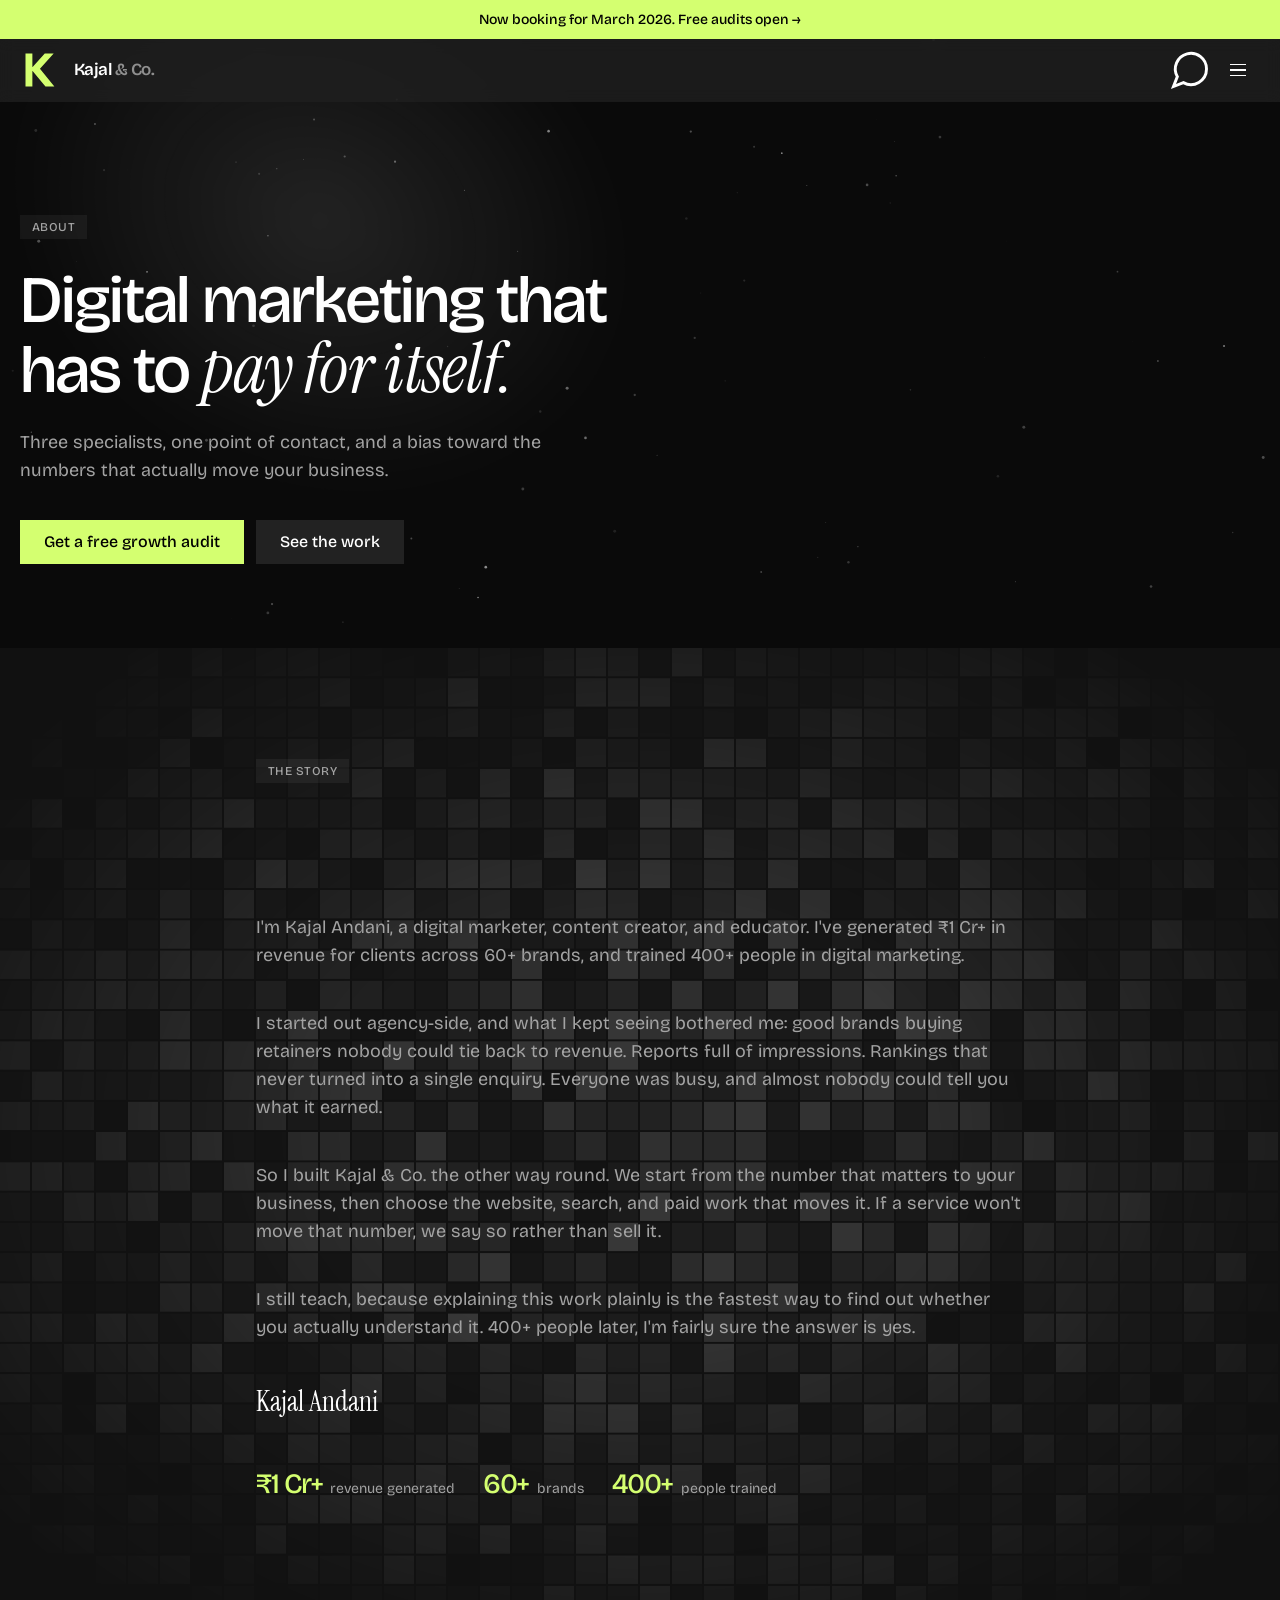
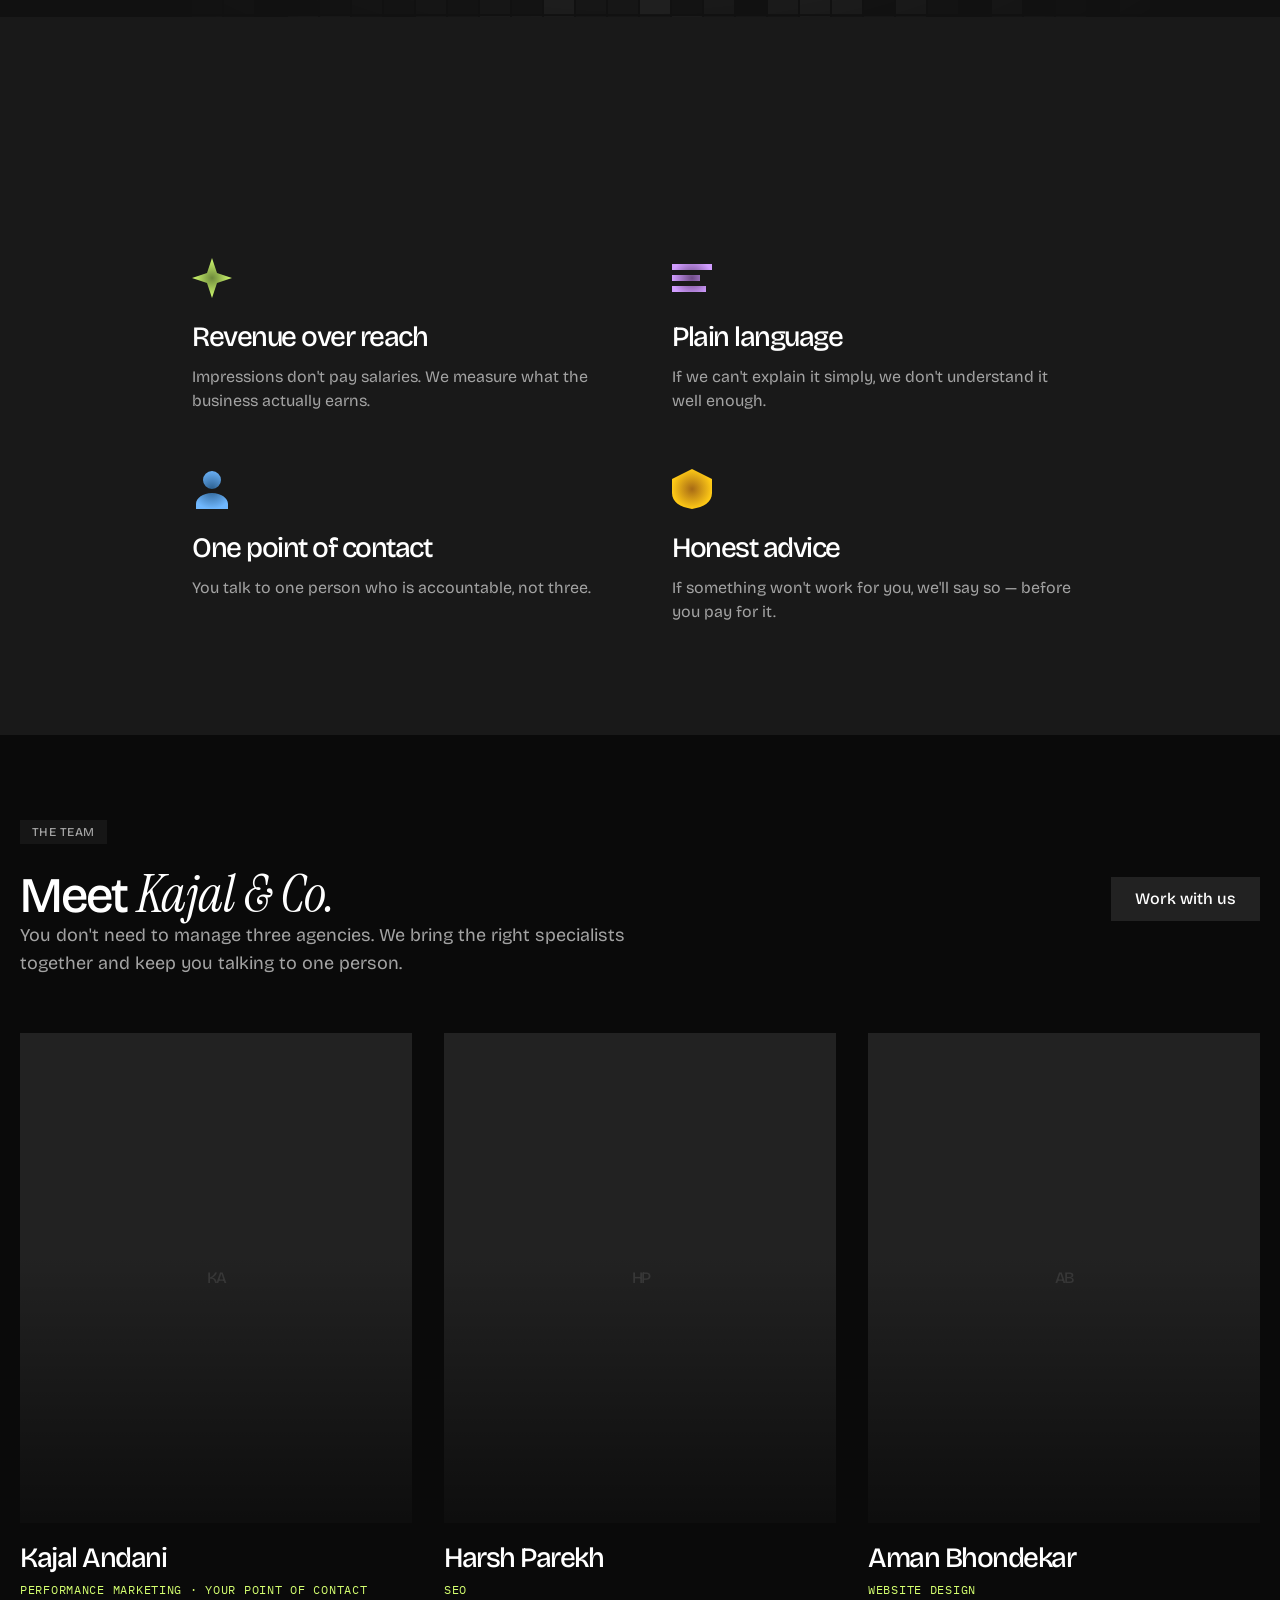
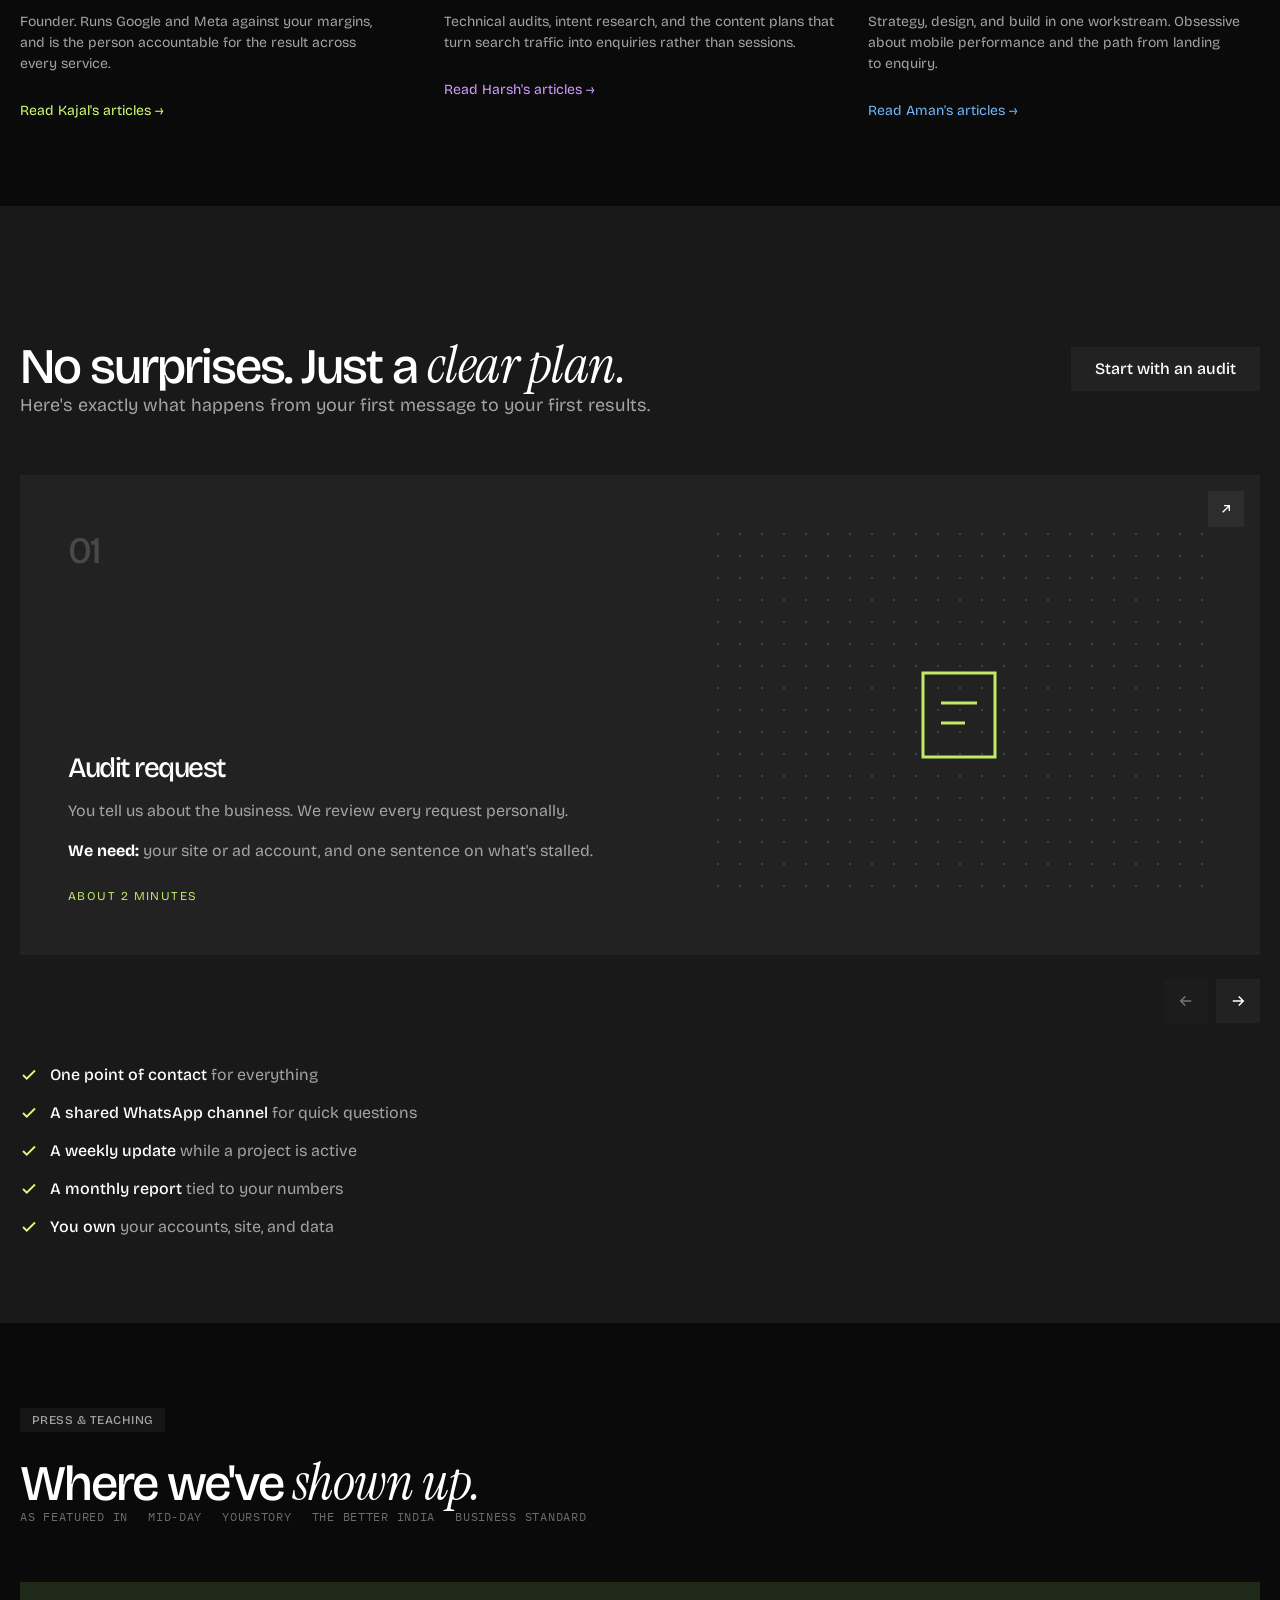
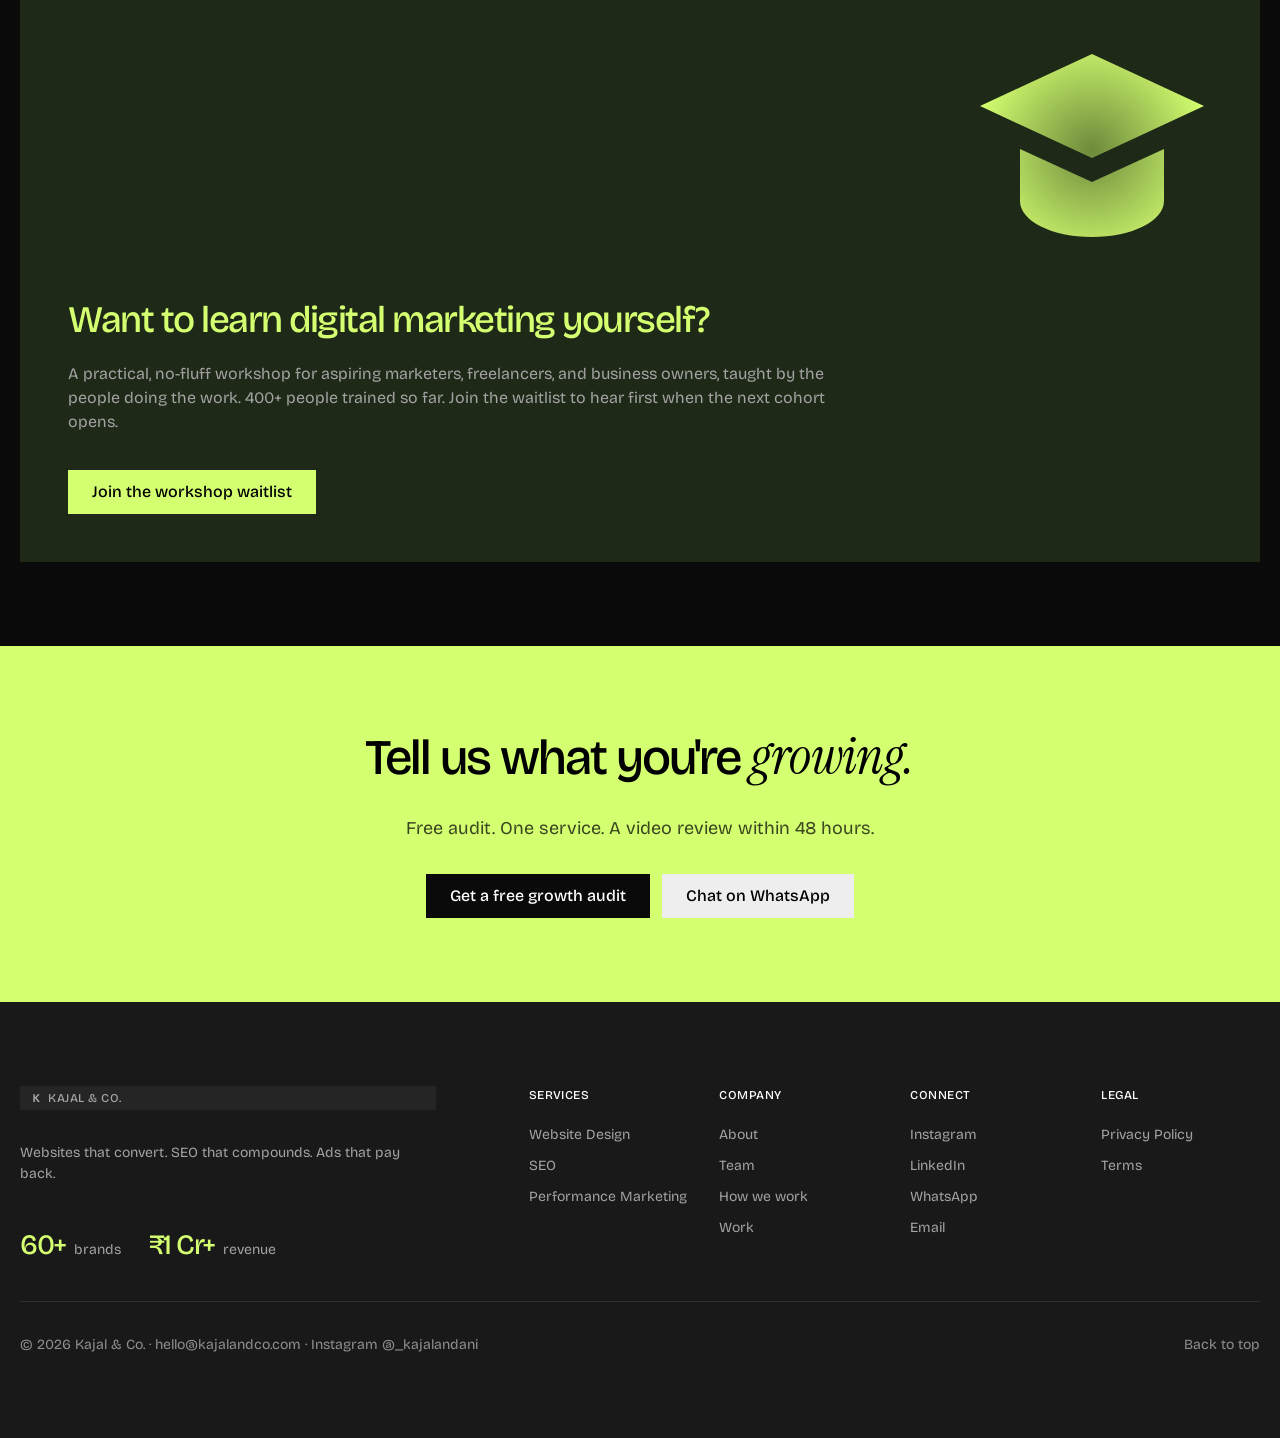
==== commit 833c7ca5: "Add noindex to all pages for the public preview build The repo is going public so GitHub Pages can s" ====
--- a/about.html
+++ b/about.html
@@ -3,6 +3,8 @@
 <head>
 <meta charset="utf-8">
 <meta name="viewport" content="width=device-width, initial-scale=1">
+<!-- Preview build: placeholder client data. Remove before the real launch. -->
+<meta name="robots" content="noindex, nofollow">
 <title>About Kajal &amp; Co. | Digital Marketing That Pays for Itself</title>
 <meta name="description" content="Meet Kajal Andani and the team behind Kajal &amp; Co.: website design, SEO, and performance marketing for brands that want leads.">
 <link rel="preconnect" href="https://fonts.googleapis.com">
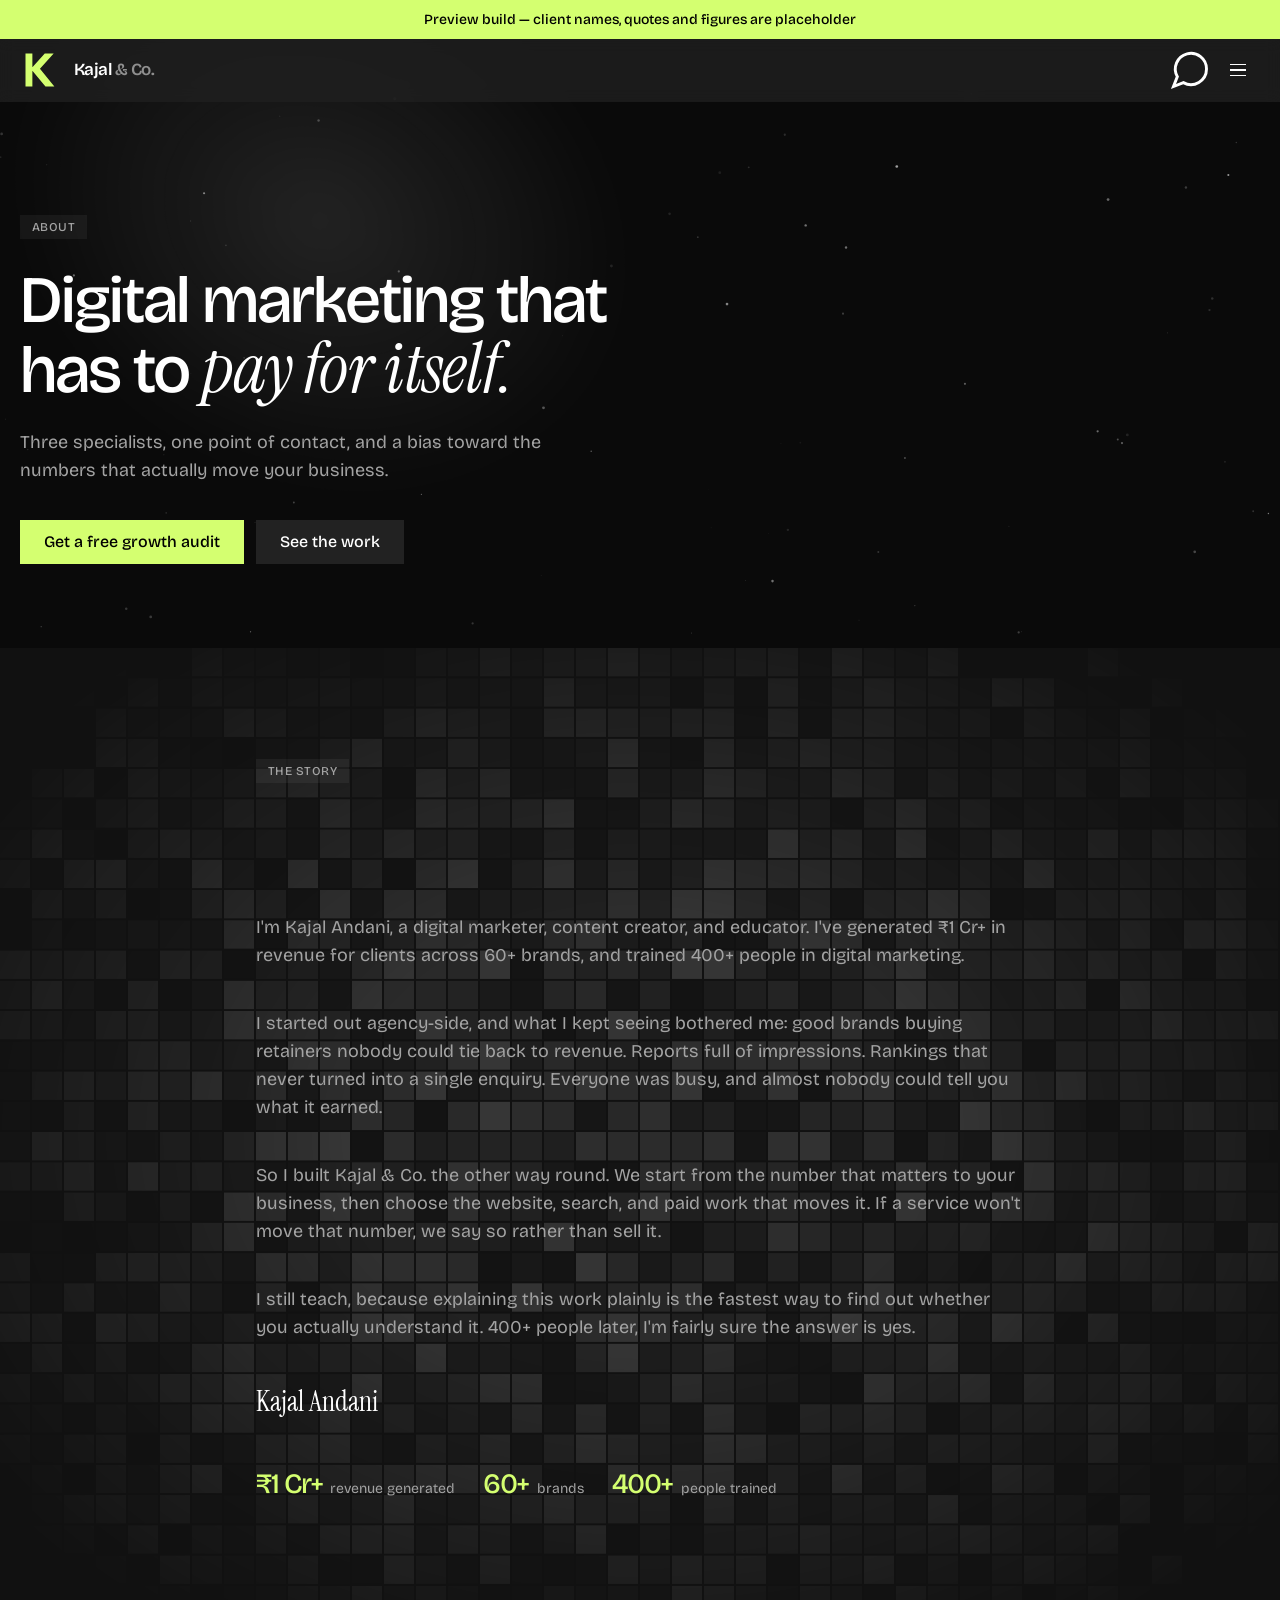
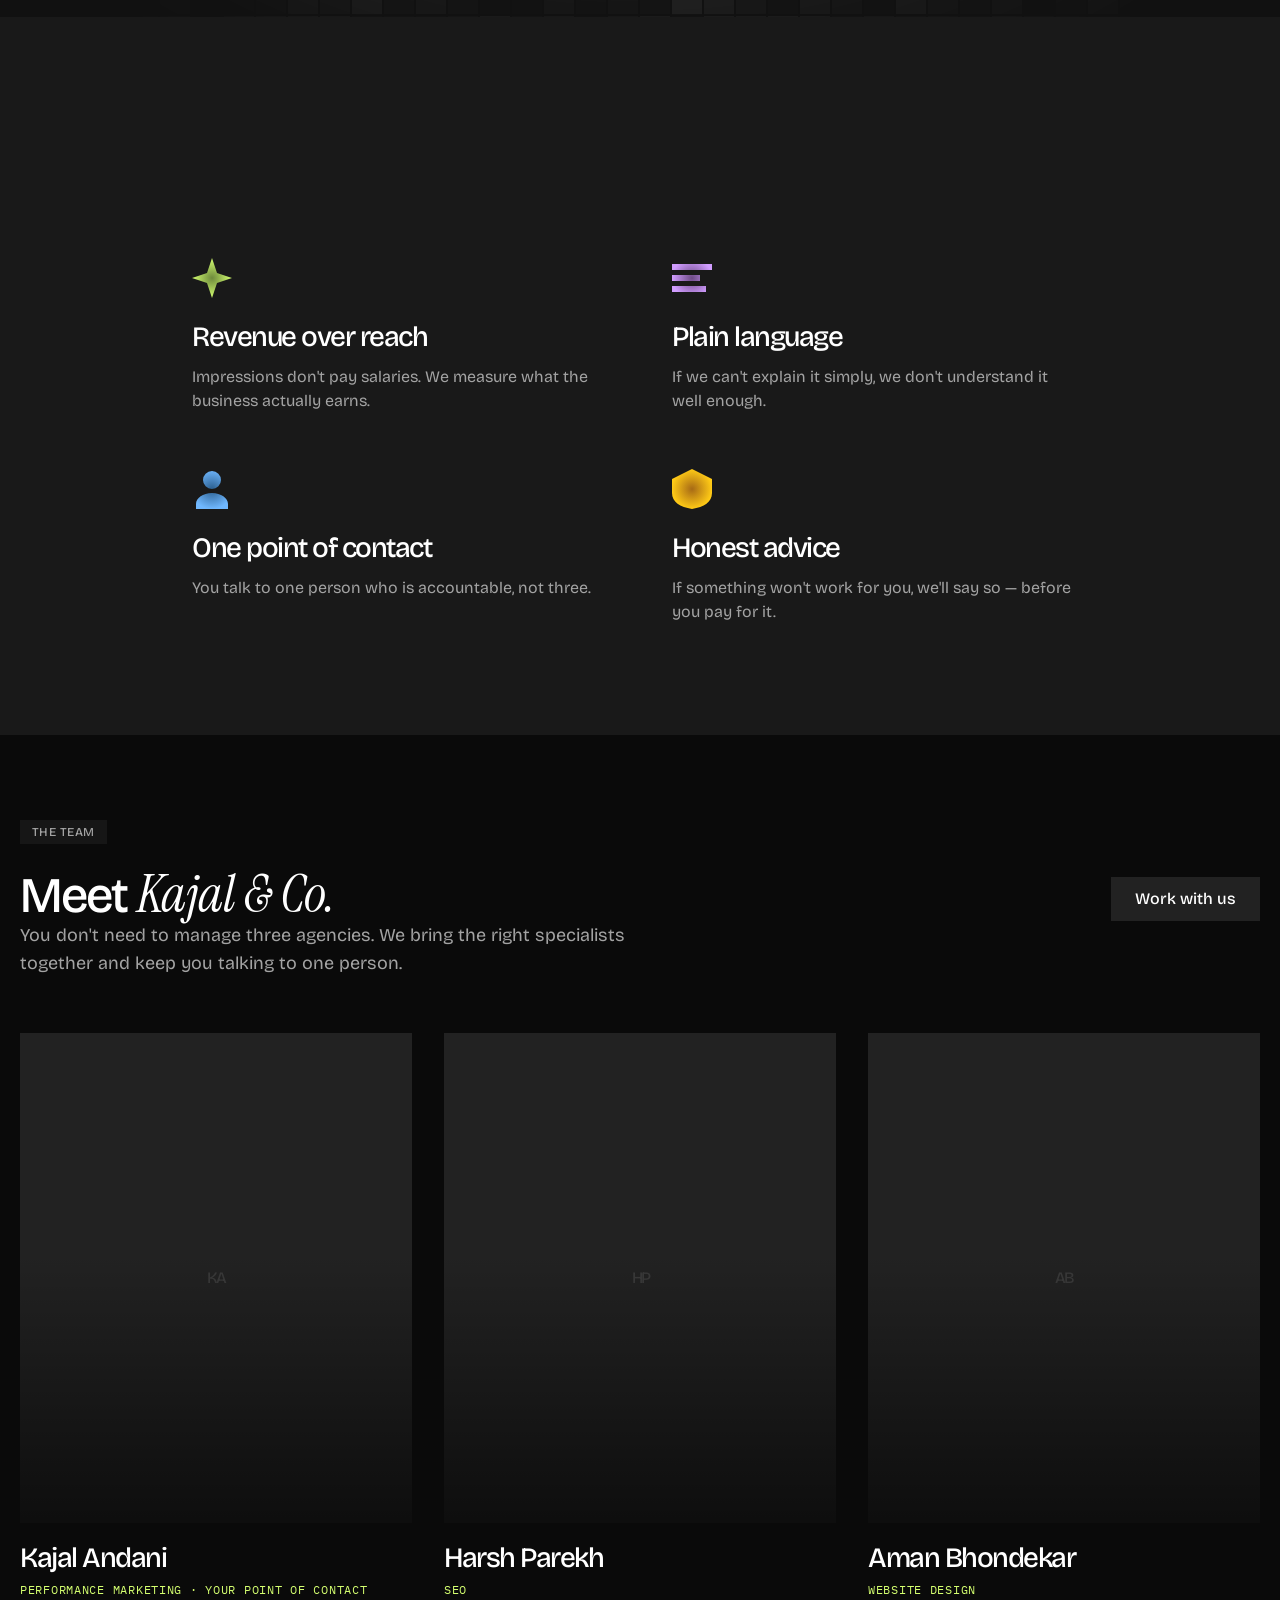
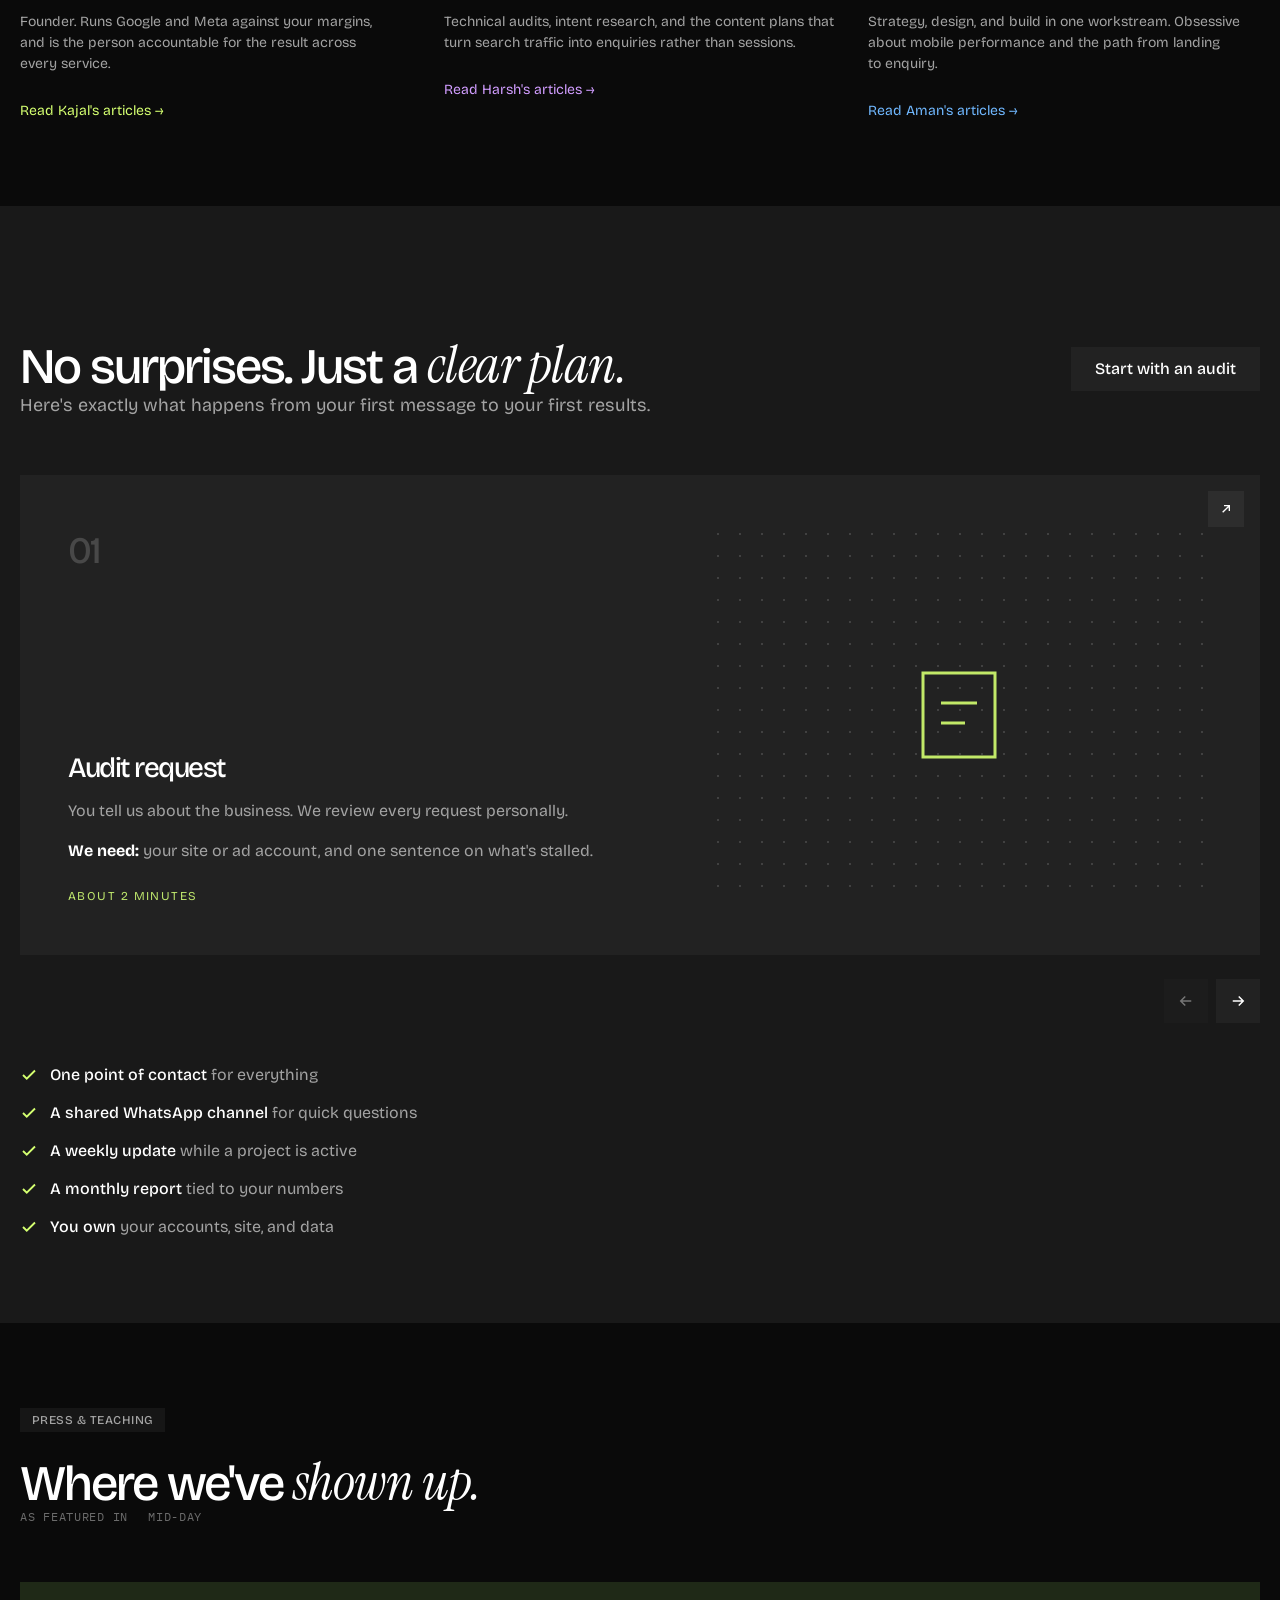
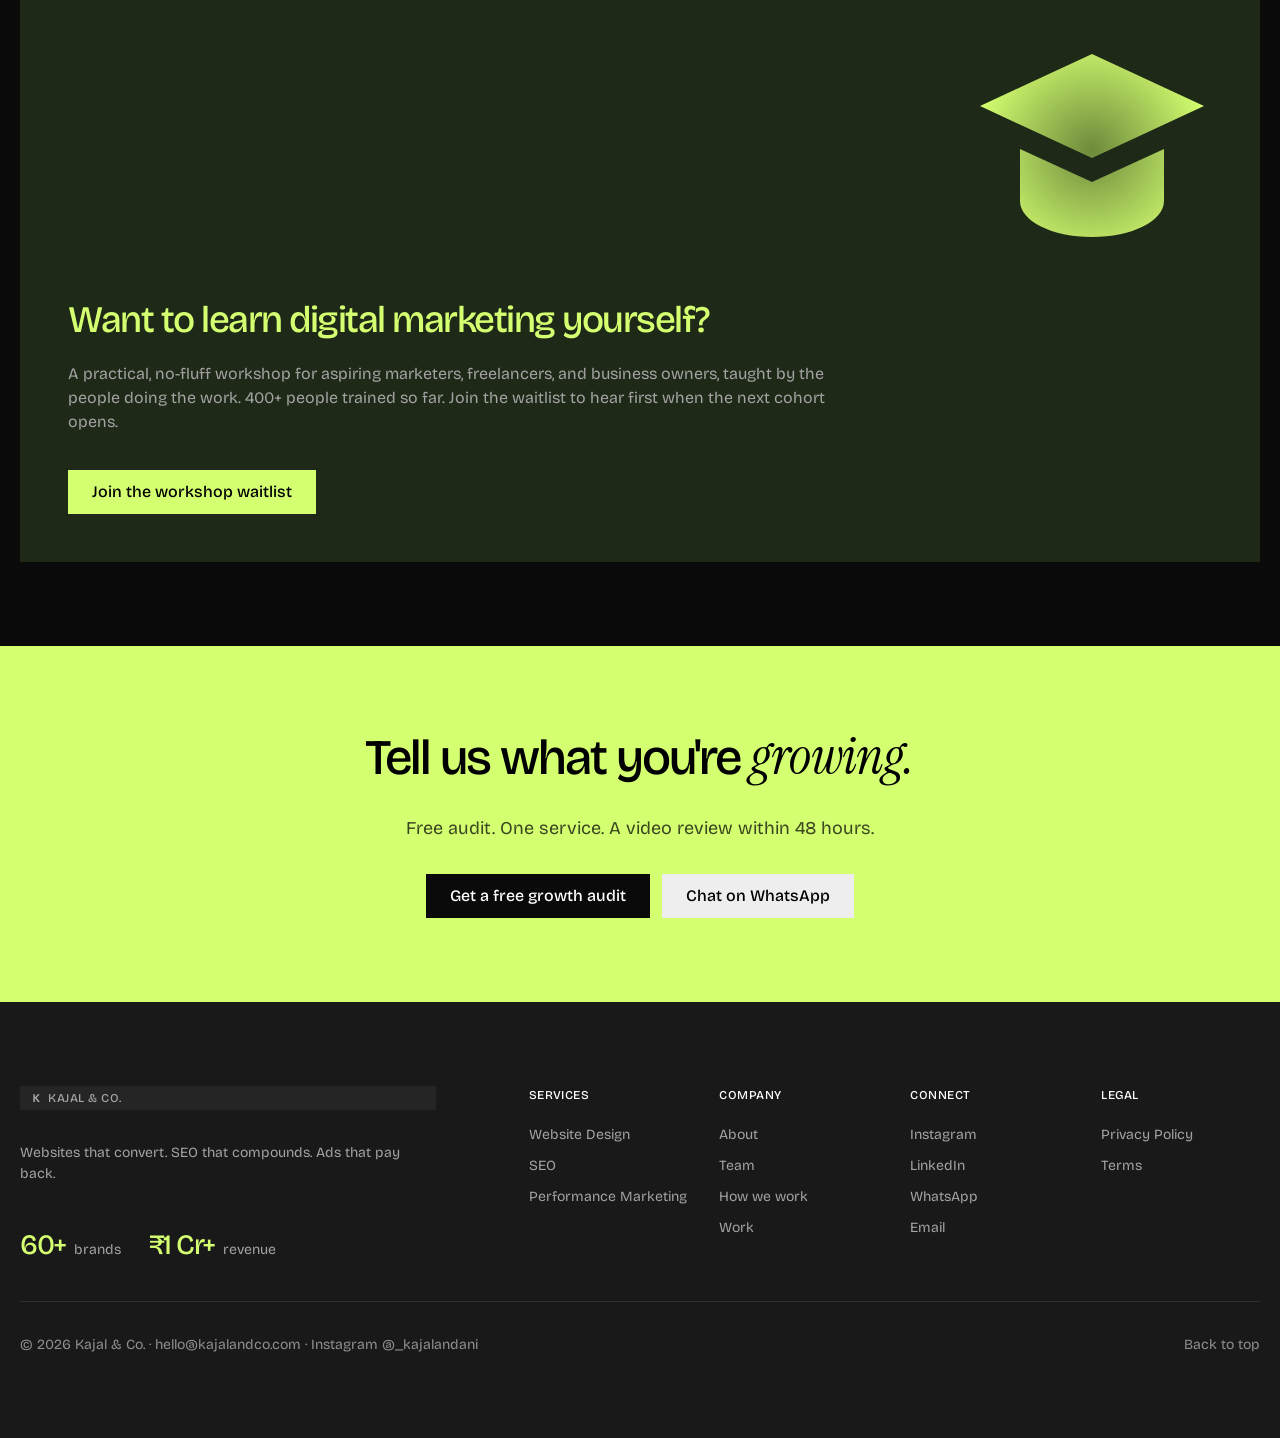
==== commit 80c9eb6c: "Replace invented client data with neutral placeholders The preview site is public, so nothing on it " ====
--- a/about.html
+++ b/about.html
@@ -13,7 +13,7 @@
 </head>
 <body class="has-announce">
 
-<div class="announce"><a href="contact.html">Now booking for March 2026. Free audits open &rarr;</a></div>
+<div class="announce"><a href="contact.html">Preview build &mdash; client names, quotes and figures are placeholder</a></div>
 
 <header class="header">
   <div class="header__inner">
@@ -301,8 +301,8 @@
       </div>
 
       <p class="presslist reveal" style="justify-content:flex-start">
-        <span>As featured in</span><span>Mid-Day</span><span>YourStory</span>
-        <span>The Better India</span><span>Business Standard</span>
+        <span>As featured in</span><span>Mid-Day</span>
+        
       </p>
 
       <div class="stack-card mt-14 reveal" data-delay="80" style="--card-bg:var(--brand-3);--card-accent:var(--lime);--card-title:var(--lime);position:static">
